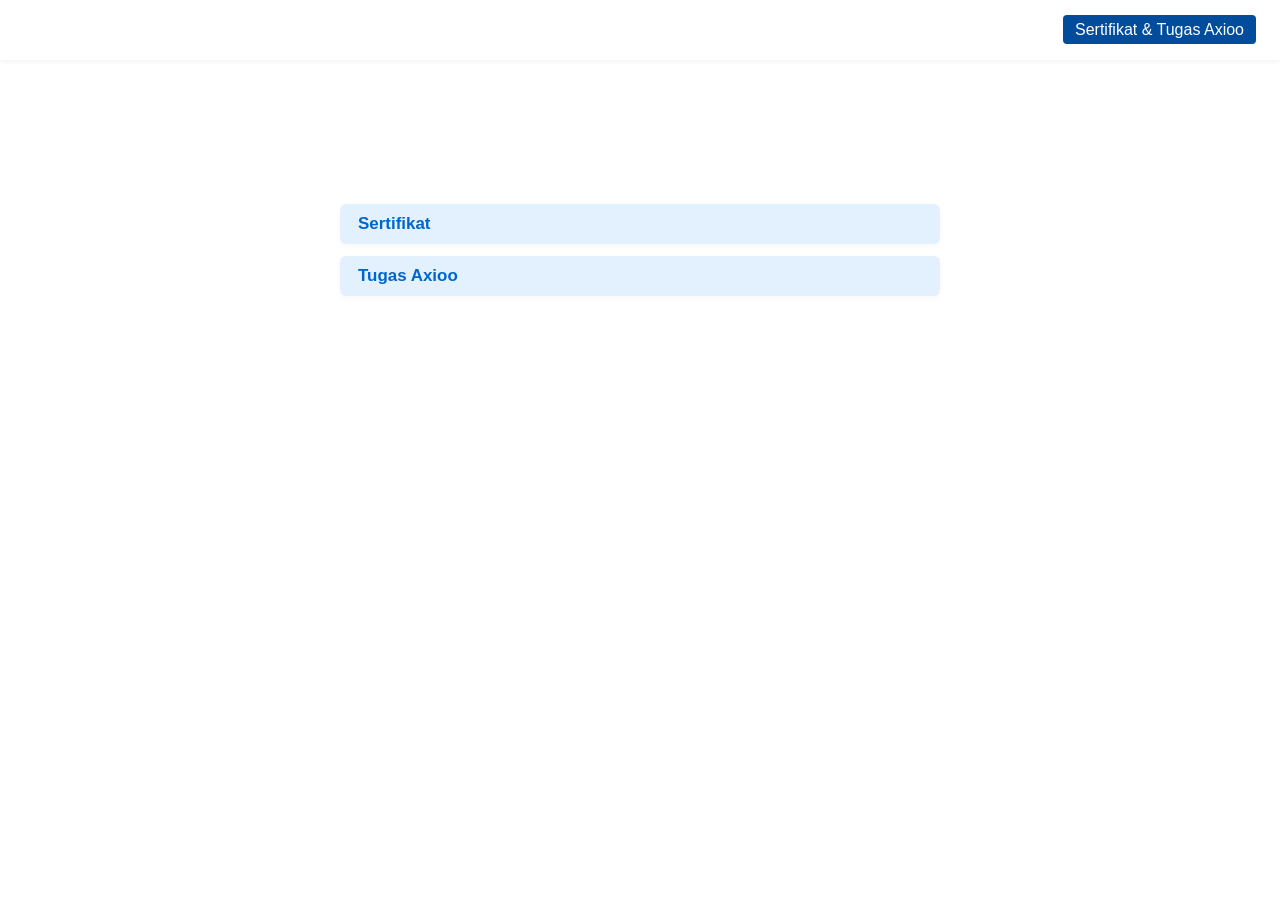
==== sertifikat.html @ 4508a550 "Add files via upload" ====
<!DOCTYPE html>
<html lang="id">
<head>
  <meta charset="UTF-8">
  <title>Sertifikat & Tugas Axioo</title>
  <meta name="viewport" content="width=device-width, initial-scale=1">
  <link rel="stylesheet" href="styles.css">
</head>
<body>
  <nav>
    <div class="logo">Portofolio Apriansyah</div>
    <ul>
      <li><a href="index.html">Biodata</a></li>
      <li><a href="sertifikat.html" class="active">Sertifikat & Tugas Axioo</a></li>
    </ul>
  </nav>
  <main>
    <section class="certificates">
      <h2>Sertifikat & Tugas Axioo</h2>
      <div class="accordion">
        <div class="accordion-item">
          <button class="accordion-btn">Sertifikat</button>
          <div class="accordion-content">
            <p>
              <a href="https://docs.google.com/folderview?id=1f-yWTOBmoMMibZ5_yls9Mhip7zniaPTS" target="_blank">
                Klik di sini untuk melihat Sertifikat
              </a>
            </p>
            <span class="desc">Daftar sertifikat yang diraih selama pendidikan dan pelatihan Axioo.</span>
          </div>
        </div>
        <div class="accordion-item">
          <button class="accordion-btn">Tugas Axioo</button>
          <div class="accordion-content">
            <p>
              <a href="https://docs.google.com/folderview?id=1f-yWTOBmoMMibZ5_yls9Mhip7zniaPTS" target="_blank">
                Klik di sini untuk melihat Tugas Axioo
              </a>
            </p>
            <span class="desc">Kumpulan tugas Axioo yang telah diselesaikan.</span>
          </div>
        </div>
      </div>
    </section>
  </main>
  <script src="script.js"></script>
</body>
</html>
---- styles.css ----
body {
  font-family: 'Segoe UI', Arial, sans-serif;
  /* Updated background to your specified image */
  background-image: url('https://images.unsplash.com/photo-1662638600476-d563fffbb072?q=80&w=870&auto=format& fit=pangkas&ixlib=rb-4.1.0&ixid=M3wxMjA3fDB8MHxwaG90by1wYWdlfHx8fGVufDB8fHx8fA%3D%3D.jpg');
  background-size: cover;
  background-repeat: no-repeat;
  background-attachment: fixed;
  background-position: center center;
  margin: 0;
  color: #ffffff;
  /* overflow-x: hidden; */ /* Ini bisa dihapus jika tidak ada lagi animasi horizontal */
}

nav {
  /* Transparent background with blur for navigation bar, no color */
  background: transparent; /* Remove the background color */
  backdrop-filter: blur(8px); /* Blur effect */
  color: #fff;
  display: flex;
  align-items: center;
  padding: 0 24px;
  height: 60px;
  box-shadow: 0 2px 4px rgba(0,0,0,0.05);
  transition: background 0.3s ease-in-out, box-shadow 0.3s ease-in-out; /* Smooth transition for background and shadow */
}

nav.scrolled {
  background: rgba(0, 0, 0, 0.7); /* Darker background when scrolled */
  box-shadow: 0 4px 8px rgba(0,0,0,0.2);
}

.logo {
  font-weight: bold;
  font-size: 1.3em;
  letter-spacing: 1px;
  margin-right: auto;
  /* opacity: 0; */ /* Hapus ini */
  /* transform: translateX(-20px); */ /* Hapus ini */
  /* animation: slideInLeft 0.5s forwards; */ /* Hapus ini */
}

nav ul {
  list-style: none;
  display: flex;
  gap: 18px;
  margin: 0;
  padding: 0;
}

nav ul li {
  /* opacity: 0; */ /* Hapus ini */
  /* transform: translateY(-20px); */ /* Hapus ini */
  /* animation: slideInTop 0.5s forwards; */ /* Hapus ini */
}

/* Hapus bagian ini jika tidak ada lagi staggering animation */
/* nav ul li:nth-child(1) { animation-delay: 0.1s; } */
/* nav ul li:nth-child(2) { animation-delay: 0.2s; } */

nav ul li a {
  color: #fff;
  text-decoration: none;
  font-weight: 500;
  padding: 6px 12px;
  border-radius: 4px;
  transition: background .2s, transform 0.2s ease-in-out; /* Add transform for hover animation */
}

nav ul li a.active, nav ul li a:hover {
  background: #024c9c;
  transform: translateY(-3px); /* Slightly lift on hover */
}

main {
  max-width: 600px;
  margin: 40px auto 0 auto;
  /* Transparent background with blur for main content box, no color */
  background: transparent; /* Remove the background color */
  backdrop-filter: blur(8px); /* Blur effect */
  border-radius: 10px;
  padding: 32px 28px;
  box-shadow: 0 4px 12px rgb(255, 255, 255);
}

.profile-img {
  width: 160px;
  height: 160px;
  object-fit: cover;
  border-radius: 50%;
  margin-bottom: 18px;
  border: 4px solid #eaeaea;
  display: block;
  margin-left: auto;
  margin-right: auto;
  /* opacity: 0; */ /* Hapus ini */
  /* transform: translateY(20px); */ /* Hapus ini */
  /* transition: opacity 0.6s ease-out, transform 0.6s ease-out; */ /* Hapus ini */
}

/* Hapus ini */
/* .profile-img.fade-in {
  opacity: 1;
  transform: translateY(0);
} */

h1 {
  margin-top: 0;
  text-align: center;
  font-size: 2em;
  color: #0066cc;
  /* opacity: 0; */ /* Hapus ini */
  /* transform: translateY(20px); */ /* Hapus ini */
  /* transition: opacity 0.6s ease-out 0.2s, transform 0.6s ease-out 0.2s; */ /* Hapus ini */
}

/* Hapus ini */
/* h1.fade-in {
  opacity: 1;
  transform: translateY(0);
} */

.profile p {
  margin: 8px 0;
  /* opacity: 0; */ /* Hapus ini */
  /* transform: translateY(20px); */ /* Hapus ini */
  /* transition: opacity 0.6s ease-out 0.4s, transform 0.6s ease-out 0.4s; */ /* Hapus ini */
}

/* Hapus ini */
/* .profile p.fade-in {
  opacity: 1;
  transform: translateY(0);
} */

.accordion {
  margin: 24px 0;
}

.accordion-item {
  margin-bottom: 12px;
  /* opacity: 0; */ /* Hapus ini */
  /* transform: translateY(20px); */ /* Hapus ini */
  /* transition: opacity 0.6s ease-out, transform 0.6s ease-out; */ /* Hapus ini */
}

/* Hapus ini */
/* .accordion-item.fade-in {
  opacity: 1;
  transform: translateY(0);
} */

.accordion-btn {
  width: 100%;
  font-size: 1.06em;
  background: #e3f1ff;
  color: #0066cc;
  border: none;
  border-radius: 6px;
  padding: 10px 18px;
  text-align: left;
  cursor: pointer;
  outline: none;
  transition: background .2s, transform 0.2s ease-in-out; /* Add transform for hover */
  font-weight: 600;
  box-shadow: 0 2px 8px rgba(0,0,0,0.03);
}

.accordion-btn:hover, .accordion-btn.active {
  background: #d0e7ff;
  transform: translateY(-2px); /* Slightly lift button on hover */
}

.accordion-content {
  max-height: 0;
  overflow: hidden;
  transition: max-height 0.3s ease-out;
  background: #f9fbff;
  border-radius: 0 0 6px 6px;
  padding: 0 18px;
  box-shadow: inset 0 1px 4px rgba(0,0,0,0.02);
}

.accordion-content p, .accordion-content ul {
  padding: 18px 0;
  margin: 0;
  line-height: 1.6;
  color: #333;
}

.accordion-content ul {
  list-style-type: disc;
  padding-left: 20px;
}

.accordion-content ul li {
  margin-bottom: 5px;
}

.accordion-content strong {
  color: #0066cc;
}

.accordion-content .desc {
  display: block;
  font-size: 0.85em;
  color: #666;
  padding-bottom: 10px;
}

blockquote {
  font-style: italic;
  margin: 32px 0;
  padding: 12px 20px;
  border-left: 5px solid #0066cc;
  background: #f0f7ff;
  color: #444;
  font-size: 1.1em;
  text-align: center;
  /* opacity: 0; */ /* Hapus ini */
  /* transform: scale(0.9); */ /* Hapus ini */
  /* transition: opacity 0.6s ease-out, transform 0.6s ease-out; */ /* Hapus ini */
}

/* Hapus ini */
/* blockquote.fade-in {
  opacity: 1;
  transform: scale(1);
} */

.certificates .accordion-content a {
  color: #0066cc;
  text-decoration: none;
  font-weight: 600;
}

.certificates .accordion-content a:hover {
  text-decoration: underline;
}

footer {
  text-align: center;
  padding: 24px;
  margin-top: 40px;
  color: #777;
  font-size: 0.9em;
  border-top: 1px solid #eee;
}

/* Keyframe animations for navigation (biarkan ini tetap ada jika Anda ingin animasi awal navbar) */
@keyframes slideInLeft {
  from {
    opacity: 0;
    transform: translateX(-20px);
  }
  to {
    opacity: 1;
    transform: translateX(0);
  }
}

@keyframes slideInTop {
  from {
    opacity: 0;
    transform: translateY(-20px);
  }
  to {
    opacity: 1;
    transform: translateY(0);
  }
}

@media (max-width: 768px) {
  nav {
    flex-direction: column;
    height: auto;
    padding: 12px 24px;
  }

  .logo {
    margin-right: 0;
    margin-bottom: 12px;
  }

  nav ul {
    width: 100%;
    justify-content: center;
  }

  main {
    margin: 20px auto 0 auto;
    padding: 24px 20px;
  }
}
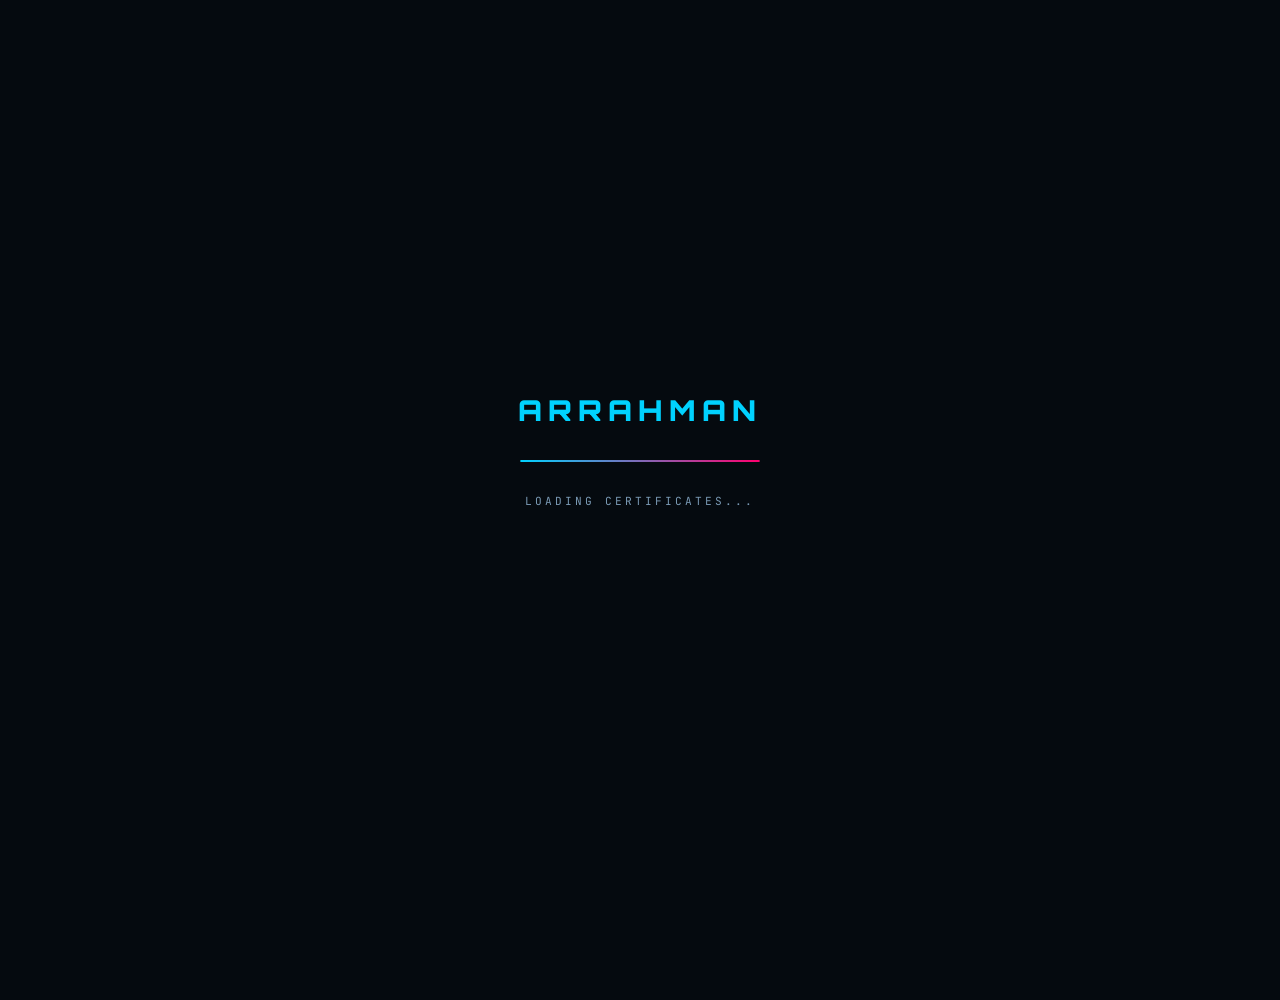
==== commit 2eda60ec: "Add files via upload" ====
--- a/sertifikat.html
+++ b/sertifikat.html
@@ -1,48 +1,91 @@
 <!DOCTYPE html>
-<html lang="id">
+<html lang="id" data-theme="dark">
 <head>
   <meta charset="UTF-8">
-  <title>Sertifikat & Tugas Axioo</title>
+  <title>Sertifikat & Tugas Axioo — Apriansyah</title>
   <meta name="viewport" content="width=device-width, initial-scale=1">
   <link rel="stylesheet" href="styles.css">
 </head>
 <body>
-  <nav>
-    <div class="logo">Portofolio Apriansyah</div>
+
+  <!-- CUSTOM CURSOR -->
+  <div class="cursor" id="cursor">
+    <div class="cursor-dot" id="cursor-dot"></div>
+  </div>
+  <div class="cursor cursor-ring" id="cursor-ring"></div>
+
+  <!-- LOADING SCREEN -->
+  <div id="loading-screen">
+    <div class="loader-logo">ARRAHMAN</div>
+    <div class="loader-bar-wrap">
+      <div class="loader-bar"></div>
+    </div>
+    <div class="loader-text">LOADING CERTIFICATES...</div>
+  </div>
+
+  <!-- NAVBAR -->
+  <nav id="navbar">
+    <div class="logo">APRIANSYAH</div>
     <ul>
-      <li><a href="index.html">Biodata</a></li>
-      <li><a href="sertifikat.html" class="active">Sertifikat & Tugas Axioo</a></li>
+      <li><a href="index.html">[ BIODATA ]</a></li>
+      <li><a href="sertifikat.html" class="active">[ SERTIFIKAT ]</a></li>
     </ul>
+    <button class="theme-toggle" id="themeToggle" title="Toggle tema">🌙</button>
   </nav>
+
+  <!-- MAIN CONTENT -->
   <main>
     <section class="certificates">
-      <h2>Sertifikat & Tugas Axioo</h2>
-      <div class="accordion">
-        <div class="accordion-item">
-          <button class="accordion-btn">Sertifikat</button>
-          <div class="accordion-content">
-            <p>
-              <a href="https://docs.google.com/folderview?id=1f-yWTOBmoMMibZ5_yls9Mhip7zniaPTS" target="_blank">
-                Klik di sini untuk melihat Sertifikat
-              </a>
-            </p>
-            <span class="desc">Daftar sertifikat yang diraih selama pendidikan dan pelatihan Axioo.</span>
+
+      <div class="profile-card reveal">
+        <div class="scanline"></div>
+
+        <h2>SERTIFIKAT &amp; TUGAS AXIOO</h2>
+
+        <div class="accordion">
+
+          <div class="accordion-item reveal">
+            <button class="accordion-btn">
+              <span class="accordion-btn-label">
+                <span class="accordion-icon">🏅</span>
+                Sertifikat
+              </span>
+              <span class="accordion-arrow">▼</span>
+            </button>
+            <div class="accordion-content">
+              <div class="accordion-content-inner">
+                <p>Daftar sertifikat yang diraih selama pendidikan dan pelatihan Axioo.</p>
+                <a href="https://docs.google.com/folderview?id=1f-yWTOBmoMMibZ5_yls9Mhip7zniaPTS" target="_blank">
+                  ▸ Lihat Sertifikat di Google Drive
+                </a>
+              </div>
+            </div>
           </div>
-        </div>
-        <div class="accordion-item">
-          <button class="accordion-btn">Tugas Axioo</button>
-          <div class="accordion-content">
-            <p>
-              <a href="https://docs.google.com/folderview?id=1f-yWTOBmoMMibZ5_yls9Mhip7zniaPTS" target="_blank">
-                Klik di sini untuk melihat Tugas Axioo
-              </a>
-            </p>
-            <span class="desc">Kumpulan tugas Axioo yang telah diselesaikan.</span>
+
+          <div class="accordion-item reveal">
+            <button class="accordion-btn">
+              <span class="accordion-btn-label">
+                <span class="accordion-icon">📂</span>
+                Tugas Axioo
+              </span>
+              <span class="accordion-arrow">▼</span>
+            </button>
+            <div class="accordion-content">
+              <div class="accordion-content-inner">
+                <p>Kumpulan tugas Axioo yang telah diselesaikan.</p>
+                <a href="https://docs.google.com/folderview?id=1f-yWTOBmoMMibZ5_yls9Mhip7zniaPTS" target="_blank">
+                  ▸ Lihat Tugas di Google Drive
+                </a>
+              </div>
+            </div>
           </div>
+
         </div>
       </div>
+
     </section>
   </main>
+
   <script src="script.js"></script>
 </body>
 </html>
--- a/styles.css
+++ b/styles.css
@@ -1,293 +1,669 @@
+/* ============================================================
+   PORTOFOLIO APRIANSYAH — DARK MODERN CYBERPUNK REDESIGN
+   ============================================================ */
+
+@import url('https://fonts.googleapis.com/css2?family=Orbitron:wght@400;600;700;900&family=Rajdhani:wght@300;400;500;600;700&family=JetBrains+Mono:wght@300;400;500&display=swap');
+
+/* ─── CSS VARIABLES ─── */
+:root {
+  --bg-primary: #050a0f;
+  --bg-secondary: #080f18;
+  --bg-card: rgba(10, 20, 35, 0.85);
+  --bg-glass: rgba(0, 210, 255, 0.04);
+  --neon-cyan: #00d2ff;
+  --neon-magenta: #ff006e;
+  --neon-green: #00ff88;
+  --accent: #00d2ff;
+  --text-primary: #e8f4ff;
+  --text-secondary: #7a9ab5;
+  --text-muted: #3d5a72;
+  --border: rgba(0, 210, 255, 0.15);
+  --border-bright: rgba(0, 210, 255, 0.5);
+  --shadow-neon: 0 0 20px rgba(0, 210, 255, 0.3);
+  --shadow-magenta: 0 0 20px rgba(255, 0, 110, 0.3);
+  --transition: all 0.3s cubic-bezier(0.4, 0, 0.2, 1);
+}
+
+[data-theme="light"] {
+  --bg-primary: #f0f4f8;
+  --bg-secondary: #e2eaf3;
+  --bg-card: rgba(255, 255, 255, 0.9);
+  --bg-glass: rgba(0, 120, 200, 0.04);
+  --neon-cyan: #0077cc;
+  --neon-magenta: #cc0055;
+  --neon-green: #008844;
+  --accent: #0077cc;
+  --text-primary: #0a1628;
+  --text-secondary: #3a5a7a;
+  --text-muted: #7a9ab5;
+  --border: rgba(0, 100, 200, 0.15);
+  --border-bright: rgba(0, 100, 200, 0.5);
+  --shadow-neon: 0 0 20px rgba(0, 100, 200, 0.2);
+  --shadow-magenta: 0 0 20px rgba(200, 0, 80, 0.2);
+}
+
+/* ─── RESET & BASE ─── */
+*, *::before, *::after { box-sizing: border-box; margin: 0; padding: 0; }
+
+html { scroll-behavior: smooth; }
+
 body {
-  font-family: 'Segoe UI', Arial, sans-serif;
-  /* Updated background to your specified image */
-  background-image: url('https://images.unsplash.com/photo-1662638600476-d563fffbb072?q=80&w=870&auto=format& fit=pangkas&ixlib=rb-4.1.0&ixid=M3wxMjA3fDB8MHxwaG90by1wYWdlfHx8fGVufDB8fHx8fA%3D%3D.jpg');
-  background-size: cover;
-  background-repeat: no-repeat;
-  background-attachment: fixed;
-  background-position: center center;
-  margin: 0;
-  color: #ffffff;
-  /* overflow-x: hidden; */ /* Ini bisa dihapus jika tidak ada lagi animasi horizontal */
-}
-
+  font-family: 'Rajdhani', sans-serif;
+  background-color: var(--bg-primary);
+  color: var(--text-primary);
+  min-height: 100vh;
+  overflow-x: hidden;
+  transition: background-color 0.4s ease, color 0.4s ease;
+  cursor: none;
+}
+
+/* ─── CUSTOM CURSOR ─── */
+.cursor {
+  position: fixed;
+  pointer-events: none;
+  z-index: 9999;
+  mix-blend-mode: difference;
+}
+.cursor-dot {
+  width: 8px; height: 8px;
+  background: var(--neon-cyan);
+  border-radius: 50%;
+  transform: translate(-50%, -50%);
+  transition: transform 0.1s ease;
+}
+.cursor-ring {
+  width: 32px; height: 32px;
+  border: 1.5px solid var(--neon-cyan);
+  border-radius: 50%;
+  transform: translate(-50%, -50%);
+  transition: transform 0.15s ease, width 0.2s ease, height 0.2s ease, opacity 0.2s ease;
+  opacity: 0.6;
+}
+body:hover .cursor-ring { opacity: 0.6; }
+a:hover ~ .cursor .cursor-ring,
+button:hover ~ .cursor .cursor-ring { width: 48px; height: 48px; }
+
+/* ─── GRID BACKGROUND ─── */
+body::before {
+  content: '';
+  position: fixed;
+  inset: 0;
+  background-image:
+    linear-gradient(rgba(0, 210, 255, 0.03) 1px, transparent 1px),
+    linear-gradient(90deg, rgba(0, 210, 255, 0.03) 1px, transparent 1px);
+  background-size: 40px 40px;
+  pointer-events: none;
+  z-index: 0;
+  transition: opacity 0.4s ease;
+}
+
+[data-theme="light"] body::before { opacity: 0.4; }
+
+/* ─── LOADING SCREEN ─── */
+#loading-screen {
+  position: fixed;
+  inset: 0;
+  background: #050a0f;
+  z-index: 10000;
+  display: flex;
+  flex-direction: column;
+  align-items: center;
+  justify-content: center;
+  gap: 32px;
+  transition: opacity 0.6s ease, visibility 0.6s ease;
+}
+
+#loading-screen.hidden {
+  opacity: 0;
+  visibility: hidden;
+}
+
+.loader-logo {
+  font-family: 'Orbitron', monospace;
+  font-size: 1.8em;
+  font-weight: 900;
+  color: var(--neon-cyan);
+  letter-spacing: 6px;
+  text-transform: uppercase;
+  animation: glitch 2s infinite;
+}
+
+.loader-bar-wrap {
+  width: 240px;
+  height: 2px;
+  background: rgba(0, 210, 255, 0.15);
+  border-radius: 2px;
+  overflow: hidden;
+}
+
+.loader-bar {
+  height: 100%;
+  width: 0%;
+  background: linear-gradient(90deg, var(--neon-cyan), var(--neon-magenta));
+  border-radius: 2px;
+  animation: load 1.8s cubic-bezier(0.4, 0, 0.2, 1) forwards;
+  box-shadow: 0 0 12px var(--neon-cyan);
+}
+
+.loader-text {
+  font-family: 'JetBrains Mono', monospace;
+  font-size: 0.7em;
+  color: var(--text-secondary);
+  letter-spacing: 3px;
+  animation: blink 1s step-end infinite;
+}
+
+@keyframes load {
+  0% { width: 0%; }
+  30% { width: 40%; }
+  70% { width: 75%; }
+  100% { width: 100%; }
+}
+@keyframes blink { 50% { opacity: 0; } }
+@keyframes glitch {
+  0%, 90%, 100% { text-shadow: 0 0 10px var(--neon-cyan), 0 0 30px var(--neon-cyan); transform: none; }
+  92% { transform: skewX(-2deg); text-shadow: -2px 0 var(--neon-magenta), 2px 0 var(--neon-cyan); }
+  94% { transform: skewX(2deg); }
+  96% { transform: none; }
+}
+
+/* ─── NAVBAR ─── */
 nav {
-  /* Transparent background with blur for navigation bar, no color */
-  background: transparent; /* Remove the background color */
-  backdrop-filter: blur(8px); /* Blur effect */
-  color: #fff;
-  display: flex;
-  align-items: center;
-  padding: 0 24px;
-  height: 60px;
-  box-shadow: 0 2px 4px rgba(0,0,0,0.05);
-  transition: background 0.3s ease-in-out, box-shadow 0.3s ease-in-out; /* Smooth transition for background and shadow */
+  position: fixed;
+  top: 0; left: 0; right: 0;
+  z-index: 1000;
+  display: flex;
+  align-items: center;
+  justify-content: space-between;
+  padding: 0 40px;
+  height: 64px;
+  background: rgba(5, 10, 15, 0.8);
+  backdrop-filter: blur(20px);
+  border-bottom: 1px solid var(--border);
+  transition: var(--transition);
 }
 
 nav.scrolled {
-  background: rgba(0, 0, 0, 0.7); /* Darker background when scrolled */
-  box-shadow: 0 4px 8px rgba(0,0,0,0.2);
+  border-bottom-color: var(--border-bright);
+  box-shadow: 0 4px 30px rgba(0, 210, 255, 0.08);
 }
 
 .logo {
-  font-weight: bold;
-  font-size: 1.3em;
-  letter-spacing: 1px;
-  margin-right: auto;
-  /* opacity: 0; */ /* Hapus ini */
-  /* transform: translateX(-20px); */ /* Hapus ini */
-  /* animation: slideInLeft 0.5s forwards; */ /* Hapus ini */
+  font-family: 'Orbitron', monospace;
+  font-weight: 700;
+  font-size: 1em;
+  color: var(--neon-cyan);
+  letter-spacing: 3px;
+  text-transform: uppercase;
+  position: relative;
+}
+
+.logo::after {
+  content: '';
+  position: absolute;
+  bottom: -4px; left: 0;
+  width: 100%; height: 1px;
+  background: linear-gradient(90deg, var(--neon-cyan), transparent);
 }
 
 nav ul {
   list-style: none;
   display: flex;
-  gap: 18px;
-  margin: 0;
-  padding: 0;
-}
-
-nav ul li {
-  /* opacity: 0; */ /* Hapus ini */
-  /* transform: translateY(-20px); */ /* Hapus ini */
-  /* animation: slideInTop 0.5s forwards; */ /* Hapus ini */
-}
-
-/* Hapus bagian ini jika tidak ada lagi staggering animation */
-/* nav ul li:nth-child(1) { animation-delay: 0.1s; } */
-/* nav ul li:nth-child(2) { animation-delay: 0.2s; } */
+  gap: 8px;
+  align-items: center;
+}
 
 nav ul li a {
-  color: #fff;
+  font-family: 'JetBrains Mono', monospace;
+  font-size: 0.78em;
+  color: var(--text-secondary);
   text-decoration: none;
-  font-weight: 500;
-  padding: 6px 12px;
-  border-radius: 4px;
-  transition: background .2s, transform 0.2s ease-in-out; /* Add transform for hover animation */
-}
-
-nav ul li a.active, nav ul li a:hover {
-  background: #024c9c;
-  transform: translateY(-3px); /* Slightly lift on hover */
-}
-
+  padding: 6px 16px;
+  border-radius: 3px;
+  border: 1px solid transparent;
+  letter-spacing: 1px;
+  transition: var(--transition);
+  position: relative;
+  overflow: hidden;
+}
+
+nav ul li a::before {
+  content: '';
+  position: absolute;
+  inset: 0;
+  background: linear-gradient(135deg, rgba(0,210,255,0.1), rgba(255,0,110,0.05));
+  opacity: 0;
+  transition: opacity 0.3s;
+}
+
+nav ul li a:hover::before,
+nav ul li a.active::before { opacity: 1; }
+
+nav ul li a:hover,
+nav ul li a.active {
+  color: var(--neon-cyan);
+  border-color: var(--border-bright);
+  text-shadow: 0 0 10px rgba(0, 210, 255, 0.5);
+}
+
+/* Theme Toggle */
+.theme-toggle {
+  background: none;
+  border: 1px solid var(--border);
+  color: var(--text-secondary);
+  width: 36px; height: 36px;
+  border-radius: 6px;
+  cursor: pointer;
+  display: flex;
+  align-items: center;
+  justify-content: center;
+  font-size: 1em;
+  transition: var(--transition);
+  margin-left: 12px;
+}
+
+.theme-toggle:hover {
+  border-color: var(--border-bright);
+  color: var(--neon-cyan);
+  box-shadow: var(--shadow-neon);
+}
+
+/* ─── MAIN LAYOUT ─── */
 main {
-  max-width: 600px;
-  margin: 40px auto 0 auto;
-  /* Transparent background with blur for main content box, no color */
-  background: transparent; /* Remove the background color */
-  backdrop-filter: blur(8px); /* Blur effect */
-  border-radius: 10px;
-  padding: 32px 28px;
-  box-shadow: 0 4px 12px rgb(255, 255, 255);
-}
+  position: relative;
+  z-index: 1;
+  max-width: 720px;
+  margin: 100px auto 60px;
+  padding: 0 24px;
+}
+
+/* ─── PROFILE CARD ─── */
+.profile-card {
+  background: var(--bg-card);
+  border: 1px solid var(--border);
+  border-radius: 16px;
+  padding: 48px 40px 40px;
+  backdrop-filter: blur(20px);
+  position: relative;
+  overflow: hidden;
+  opacity: 0;
+  transform: translateY(30px);
+  transition: opacity 0.7s ease, transform 0.7s ease, box-shadow 0.3s ease;
+}
+
+.profile-card.visible {
+  opacity: 1;
+  transform: translateY(0);
+}
+
+.profile-card:hover {
+  box-shadow: var(--shadow-neon), 0 20px 60px rgba(0,0,0,0.5);
+  border-color: var(--border-bright);
+}
+
+/* Decorative corner accents */
+.profile-card::before,
+.profile-card::after {
+  content: '';
+  position: absolute;
+  width: 60px; height: 60px;
+  border-color: var(--neon-cyan);
+  border-style: solid;
+  opacity: 0.4;
+}
+.profile-card::before { top: 16px; left: 16px; border-width: 1px 0 0 1px; border-radius: 4px 0 0 0; }
+.profile-card::after  { bottom: 16px; right: 16px; border-width: 0 1px 1px 0; border-radius: 0 0 4px 0; }
+
+/* Scan line effect */
+.profile-card .scanline {
+  position: absolute;
+  top: 0; left: 0; right: 0;
+  height: 2px;
+  background: linear-gradient(90deg, transparent, var(--neon-cyan), transparent);
+  animation: scan 4s linear infinite;
+  opacity: 0.4;
+}
+
+@keyframes scan {
+  0%   { top: 0; opacity: 0; }
+  5%   { opacity: 0.4; }
+  95%  { opacity: 0.4; }
+  100% { top: 100%; opacity: 0; }
+}
+
+/* ─── PROFILE IMAGE ─── */
+.profile-img-wrap {
+  display: flex;
+  justify-content: center;
+  margin-bottom: 24px;
+  position: relative;
+}
+
+.profile-img-wrap::before {
+  content: '';
+  position: absolute;
+  width: 180px; height: 180px;
+  border-radius: 50%;
+  background: conic-gradient(var(--neon-cyan), var(--neon-magenta), var(--neon-cyan));
+  animation: spin 6s linear infinite;
+  opacity: 0.6;
+}
+
+@keyframes spin { to { transform: rotate(360deg); } }
 
 .profile-img {
-  width: 160px;
-  height: 160px;
+  width: 164px; height: 164px;
   object-fit: cover;
   border-radius: 50%;
-  margin-bottom: 18px;
-  border: 4px solid #eaeaea;
+  border: 3px solid var(--bg-primary);
+  position: relative;
+  z-index: 1;
   display: block;
-  margin-left: auto;
-  margin-right: auto;
-  /* opacity: 0; */ /* Hapus ini */
-  /* transform: translateY(20px); */ /* Hapus ini */
-  /* transition: opacity 0.6s ease-out, transform 0.6s ease-out; */ /* Hapus ini */
-}
-
-/* Hapus ini */
-/* .profile-img.fade-in {
+  filter: brightness(1.05) contrast(1.05);
+}
+
+/* ─── PROFILE INFO ─── */
+.profile-name {
+  font-family: 'Orbitron', monospace;
+  font-size: 1.5em;
+  font-weight: 700;
+  text-align: center;
+  color: var(--text-primary);
+  letter-spacing: 2px;
+  margin-bottom: 6px;
+}
+
+.profile-title {
+  text-align: center;
+  font-family: 'JetBrains Mono', monospace;
+  font-size: 0.72em;
+  color: var(--neon-cyan);
+  letter-spacing: 3px;
+  text-transform: uppercase;
+  margin-bottom: 24px;
+  opacity: 0.8;
+}
+
+.profile-meta {
+  display: flex;
+  gap: 16px;
+  justify-content: center;
+  flex-wrap: wrap;
+  margin-bottom: 32px;
+}
+
+.meta-chip {
+  font-family: 'JetBrains Mono', monospace;
+  font-size: 0.7em;
+  color: var(--text-secondary);
+  background: var(--bg-glass);
+  border: 1px solid var(--border);
+  border-radius: 20px;
+  padding: 4px 14px;
+  display: flex;
+  align-items: center;
+  gap: 6px;
+  letter-spacing: 0.5px;
+}
+
+.meta-chip .icon { font-size: 0.9em; }
+
+/* ─── SECTION DIVIDER ─── */
+.section-divider {
+  height: 1px;
+  background: linear-gradient(90deg, transparent, var(--border-bright), transparent);
+  margin: 28px 0;
+}
+
+/* ─── ACCORDION ─── */
+.accordion { display: flex; flex-direction: column; gap: 10px; }
+
+.accordion-item {
+  border: 1px solid var(--border);
+  border-radius: 8px;
+  overflow: hidden;
+  background: var(--bg-glass);
+  transition: var(--transition);
+  opacity: 0;
+  transform: translateX(-20px);
+}
+
+.accordion-item.visible {
   opacity: 1;
-  transform: translateY(0);
-} */
-
-h1 {
-  margin-top: 0;
-  text-align: center;
-  font-size: 2em;
-  color: #0066cc;
-  /* opacity: 0; */ /* Hapus ini */
-  /* transform: translateY(20px); */ /* Hapus ini */
-  /* transition: opacity 0.6s ease-out 0.2s, transform 0.6s ease-out 0.2s; */ /* Hapus ini */
-}
-
-/* Hapus ini */
-/* h1.fade-in {
-  opacity: 1;
-  transform: translateY(0);
-} */
-
-.profile p {
-  margin: 8px 0;
-  /* opacity: 0; */ /* Hapus ini */
-  /* transform: translateY(20px); */ /* Hapus ini */
-  /* transition: opacity 0.6s ease-out 0.4s, transform 0.6s ease-out 0.4s; */ /* Hapus ini */
-}
-
-/* Hapus ini */
-/* .profile p.fade-in {
-  opacity: 1;
-  transform: translateY(0);
-} */
-
-.accordion {
-  margin: 24px 0;
-}
-
-.accordion-item {
-  margin-bottom: 12px;
-  /* opacity: 0; */ /* Hapus ini */
-  /* transform: translateY(20px); */ /* Hapus ini */
-  /* transition: opacity 0.6s ease-out, transform 0.6s ease-out; */ /* Hapus ini */
-}
-
-/* Hapus ini */
-/* .accordion-item.fade-in {
-  opacity: 1;
-  transform: translateY(0);
-} */
+  transform: translateX(0);
+}
+
+.accordion-item:hover {
+  border-color: var(--border-bright);
+}
 
 .accordion-btn {
   width: 100%;
-  font-size: 1.06em;
-  background: #e3f1ff;
-  color: #0066cc;
+  background: none;
   border: none;
-  border-radius: 6px;
-  padding: 10px 18px;
+  padding: 14px 20px;
   text-align: left;
   cursor: pointer;
-  outline: none;
-  transition: background .2s, transform 0.2s ease-in-out; /* Add transform for hover */
+  display: flex;
+  align-items: center;
+  justify-content: space-between;
+  color: var(--text-primary);
+  font-family: 'Rajdhani', sans-serif;
+  font-size: 1em;
   font-weight: 600;
-  box-shadow: 0 2px 8px rgba(0,0,0,0.03);
-}
-
-.accordion-btn:hover, .accordion-btn.active {
-  background: #d0e7ff;
-  transform: translateY(-2px); /* Slightly lift button on hover */
+  letter-spacing: 1px;
+  transition: var(--transition);
+}
+
+.accordion-btn:hover { color: var(--neon-cyan); }
+
+.accordion-btn.active { color: var(--neon-cyan); }
+
+.accordion-arrow {
+  font-size: 0.8em;
+  color: var(--neon-cyan);
+  transition: transform 0.3s ease;
+  font-family: 'JetBrains Mono', monospace;
+}
+
+.accordion-btn.active .accordion-arrow { transform: rotate(180deg); }
+
+.accordion-btn-label {
+  display: flex;
+  align-items: center;
+  gap: 10px;
+}
+
+.accordion-icon {
+  width: 24px; height: 24px;
+  border: 1px solid var(--border-bright);
+  border-radius: 4px;
+  display: flex;
+  align-items: center;
+  justify-content: center;
+  font-size: 0.8em;
+  color: var(--neon-cyan);
 }
 
 .accordion-content {
   max-height: 0;
   overflow: hidden;
-  transition: max-height 0.3s ease-out;
-  background: #f9fbff;
-  border-radius: 0 0 6px 6px;
-  padding: 0 18px;
-  box-shadow: inset 0 1px 4px rgba(0,0,0,0.02);
-}
-
-.accordion-content p, .accordion-content ul {
-  padding: 18px 0;
-  margin: 0;
-  line-height: 1.6;
-  color: #333;
+  transition: max-height 0.4s cubic-bezier(0.4, 0, 0.2, 1);
+}
+
+.accordion-content-inner {
+  padding: 4px 20px 18px;
+  font-family: 'Rajdhani', sans-serif;
+  font-size: 0.97em;
+  color: var(--text-secondary);
+  line-height: 1.7;
+  border-top: 1px solid var(--border);
 }
 
 .accordion-content ul {
-  list-style-type: disc;
-  padding-left: 20px;
+  list-style: none;
+  padding: 0;
 }
 
 .accordion-content ul li {
-  margin-bottom: 5px;
-}
-
-.accordion-content strong {
-  color: #0066cc;
-}
-
-.accordion-content .desc {
+  padding: 6px 0;
+  border-bottom: 1px solid rgba(0,210,255,0.05);
+  display: flex;
+  flex-direction: column;
+  gap: 2px;
+}
+
+.accordion-content ul li:last-child { border-bottom: none; }
+
+.accordion-content ul li::before {
+  content: '▸';
+  color: var(--neon-cyan);
+  margin-right: 8px;
+  font-size: 0.8em;
+}
+
+.accordion-content ul li a {
+  color: var(--neon-cyan);
+  text-decoration: none;
+  font-family: 'JetBrains Mono', monospace;
+  font-size: 0.85em;
+  transition: color 0.2s;
+}
+
+.accordion-content ul li a:hover {
+  color: var(--neon-magenta);
+  text-decoration: underline;
+}
+
+.desc {
   display: block;
-  font-size: 0.85em;
-  color: #666;
-  padding-bottom: 10px;
-}
-
+  font-size: 0.82em;
+  color: var(--text-muted);
+  padding-left: 18px;
+  font-style: italic;
+}
+
+.accordion-content strong { color: var(--neon-cyan); font-weight: 600; }
+
+/* ─── BLOCKQUOTE ─── */
 blockquote {
+  position: relative;
+  margin: 32px 0 0;
+  padding: 20px 24px 20px 36px;
+  border-left: 2px solid var(--neon-cyan);
+  background: var(--bg-glass);
+  border-radius: 0 8px 8px 0;
+  font-family: 'Rajdhani', sans-serif;
+  font-size: 1.05em;
   font-style: italic;
-  margin: 32px 0;
-  padding: 12px 20px;
-  border-left: 5px solid #0066cc;
-  background: #f0f7ff;
-  color: #444;
-  font-size: 1.1em;
+  color: var(--text-secondary);
+  opacity: 0;
+  transform: translateY(20px);
+  transition: opacity 0.7s ease 0.4s, transform 0.7s ease 0.4s;
+}
+
+blockquote.visible { opacity: 1; transform: translateY(0); }
+
+blockquote::before {
+  content: '"';
+  position: absolute;
+  top: -10px; left: 12px;
+  font-size: 3em;
+  color: var(--neon-cyan);
+  font-family: Georgia, serif;
+  opacity: 0.4;
+  line-height: 1;
+}
+
+/* ─── CERTIFICATES PAGE ─── */
+.certificates h2 {
+  font-family: 'Orbitron', monospace;
+  font-size: 1.2em;
+  color: var(--neon-cyan);
+  letter-spacing: 4px;
+  text-transform: uppercase;
+  margin-bottom: 28px;
   text-align: center;
-  /* opacity: 0; */ /* Hapus ini */
-  /* transform: scale(0.9); */ /* Hapus ini */
-  /* transition: opacity 0.6s ease-out, transform 0.6s ease-out; */ /* Hapus ini */
-}
-
-/* Hapus ini */
-/* blockquote.fade-in {
-  opacity: 1;
-  transform: scale(1);
-} */
+  position: relative;
+}
+
+.certificates h2::after {
+  content: '';
+  display: block;
+  width: 60px;
+  height: 2px;
+  background: linear-gradient(90deg, var(--neon-cyan), var(--neon-magenta));
+  margin: 8px auto 0;
+}
 
 .certificates .accordion-content a {
-  color: #0066cc;
+  color: var(--neon-cyan);
   text-decoration: none;
-  font-weight: 600;
+  font-family: 'JetBrains Mono', monospace;
+  font-size: 0.82em;
+  display: inline-flex;
+  align-items: center;
+  gap: 6px;
+  padding: 8px 16px;
+  border: 1px solid var(--border-bright);
+  border-radius: 4px;
+  margin-top: 10px;
+  transition: var(--transition);
 }
 
 .certificates .accordion-content a:hover {
-  text-decoration: underline;
-}
-
-footer {
-  text-align: center;
-  padding: 24px;
-  margin-top: 40px;
-  color: #777;
-  font-size: 0.9em;
-  border-top: 1px solid #eee;
-}
-
-/* Keyframe animations for navigation (biarkan ini tetap ada jika Anda ingin animasi awal navbar) */
-@keyframes slideInLeft {
-  from {
-    opacity: 0;
-    transform: translateX(-20px);
-  }
-  to {
-    opacity: 1;
-    transform: translateX(0);
-  }
-}
-
-@keyframes slideInTop {
-  from {
-    opacity: 0;
-    transform: translateY(-20px);
-  }
-  to {
-    opacity: 1;
-    transform: translateY(0);
-  }
-}
-
+  background: rgba(0, 210, 255, 0.08);
+  box-shadow: var(--shadow-neon);
+  transform: translateX(4px);
+}
+
+/* ─── SCROLL ANIMATIONS ─── */
+.reveal {
+  opacity: 0;
+  transform: translateY(24px);
+  transition: opacity 0.6s ease, transform 0.6s ease;
+}
+.reveal.visible { opacity: 1; transform: translateY(0); }
+
+/* ─── SCROLLBAR ─── */
+::-webkit-scrollbar { width: 4px; }
+::-webkit-scrollbar-track { background: var(--bg-primary); }
+::-webkit-scrollbar-thumb {
+  background: var(--neon-cyan);
+  border-radius: 2px;
+  opacity: 0.5;
+}
+
+/* ─── RESPONSIVE ─── */
 @media (max-width: 768px) {
   nav {
-    flex-direction: column;
-    height: auto;
-    padding: 12px 24px;
+    padding: 0 20px;
+    height: 56px;
   }
-
-  .logo {
-    margin-right: 0;
-    margin-bottom: 12px;
-  }
-
-  nav ul {
-    width: 100%;
-    justify-content: center;
-  }
-
-  main {
-    margin: 20px auto 0 auto;
-    padding: 24px 20px;
-  }
-}+  .logo { font-size: 0.85em; letter-spacing: 2px; }
+  main { margin-top: 80px; padding: 0 16px; }
+  .profile-card { padding: 36px 24px 32px; }
+  .profile-name { font-size: 1.2em; }
+  body { cursor: auto; }
+  .cursor { display: none; }
+}
+
+/* ─── LIGHT THEME OVERRIDES ─── */
+[data-theme="light"] body::before {
+  background-image:
+    linear-gradient(rgba(0, 100, 200, 0.05) 1px, transparent 1px),
+    linear-gradient(90deg, rgba(0, 100, 200, 0.05) 1px, transparent 1px);
+}
+
+[data-theme="light"] nav {
+  background: rgba(240, 244, 248, 0.85);
+  border-bottom-color: rgba(0, 100, 200, 0.15);
+}
+
+[data-theme="light"] .profile-card {
+  box-shadow: 0 8px 40px rgba(0, 100, 200, 0.08);
+}
+
+[data-theme="light"] .accordion-content-inner {
+  background: rgba(255,255,255,0.5);
+}
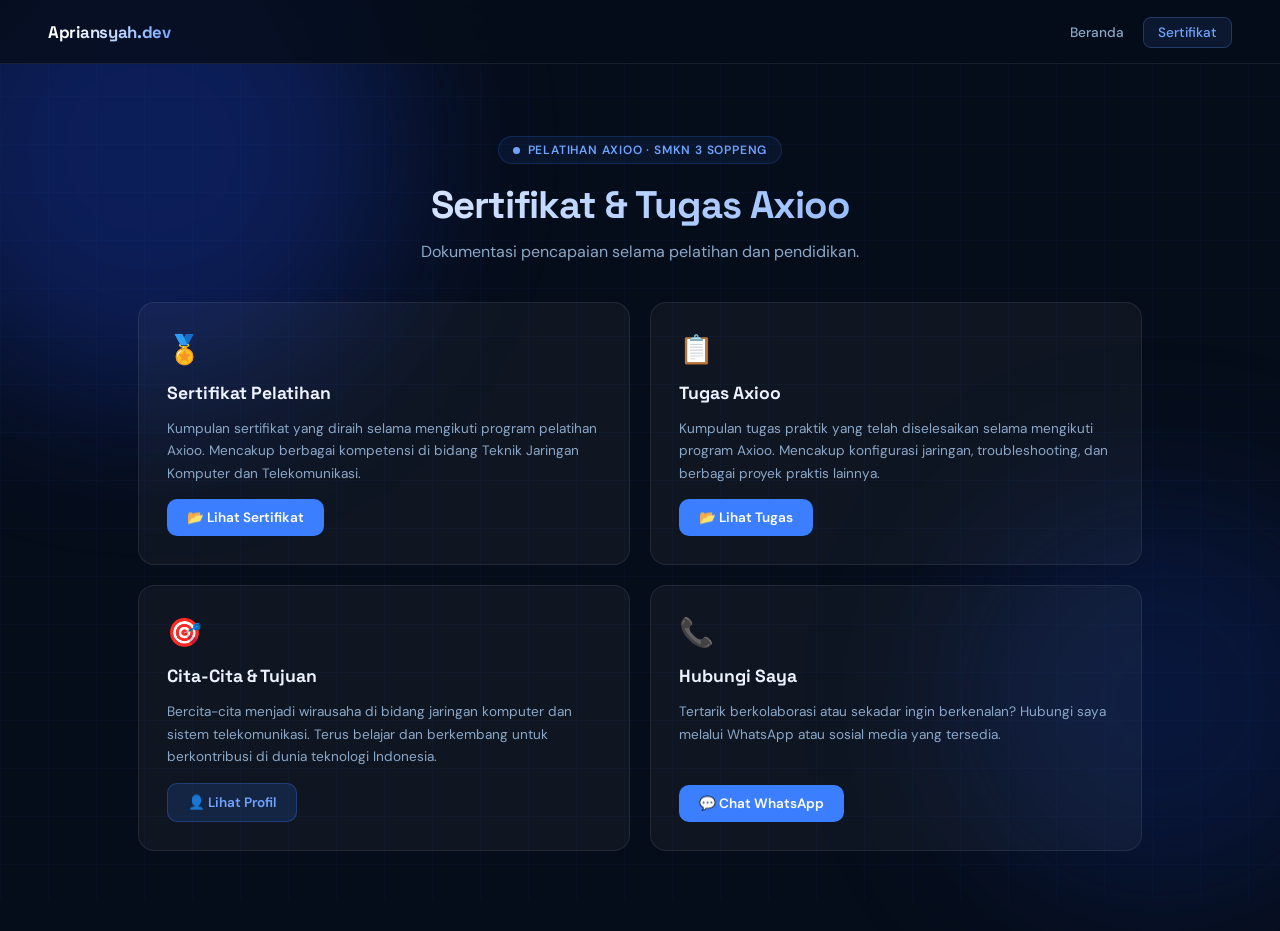
==== commit 00bf96e3: "Add files via upload" ====
--- a/sertifikat.html
+++ b/sertifikat.html
@@ -1,5 +1,5 @@
 <!DOCTYPE html>
-<html lang="id" data-theme="dark">
+<html lang="id">
 <head>
   <meta charset="UTF-8">
   <title>Sertifikat & Tugas Axioo — Apriansyah</title>
@@ -7,83 +7,73 @@
   <link rel="stylesheet" href="styles.css">
 </head>
 <body>
+  <div class="bg-grid"></div>
+  <div class="bg-glow bg-glow-1"></div>
+  <div class="bg-glow bg-glow-2"></div>
 
-  <!-- CUSTOM CURSOR -->
-  <div class="cursor" id="cursor">
-    <div class="cursor-dot" id="cursor-dot"></div>
-  </div>
-  <div class="cursor cursor-ring" id="cursor-ring"></div>
-
-  <!-- LOADING SCREEN -->
-  <div id="loading-screen">
-    <div class="loader-logo">ARRAHMAN</div>
-    <div class="loader-bar-wrap">
-      <div class="loader-bar"></div>
-    </div>
-    <div class="loader-text">LOADING CERTIFICATES...</div>
-  </div>
-
-  <!-- NAVBAR -->
   <nav id="navbar">
-    <div class="logo">APRIANSYAH</div>
+    <div class="nav-logo">Apriansyah.dev</div>
     <ul>
-      <li><a href="index.html">[ BIODATA ]</a></li>
-      <li><a href="sertifikat.html" class="active">[ SERTIFIKAT ]</a></li>
+      <li><a href="index.html">Beranda</a></li>
+      <li><a href="sertifikat.html" class="active">Sertifikat</a></li>
     </ul>
-    <button class="theme-toggle" id="themeToggle" title="Toggle tema">🌙</button>
   </nav>
 
-  <!-- MAIN CONTENT -->
   <main>
-    <section class="certificates">
+    <div class="cert-hero anim">
+      <div class="hero-eyebrow" style="margin:0 auto 16px;width:fit-content;">
+        <span class="hero-dot"></span>
+        Pelatihan Axioo · SMKN 3 Soppeng
+      </div>
+      <h1 class="cert-title">Sertifikat & Tugas Axioo</h1>
+      <p class="cert-sub">Dokumentasi pencapaian selama pelatihan dan pendidikan.</p>
+    </div>
 
-      <div class="profile-card reveal">
-        <div class="scanline"></div>
-
-        <h2>SERTIFIKAT &amp; TUGAS AXIOO</h2>
-
-        <div class="accordion">
-
-          <div class="accordion-item reveal">
-            <button class="accordion-btn">
-              <span class="accordion-btn-label">
-                <span class="accordion-icon">🏅</span>
-                Sertifikat
-              </span>
-              <span class="accordion-arrow">▼</span>
-            </button>
-            <div class="accordion-content">
-              <div class="accordion-content-inner">
-                <p>Daftar sertifikat yang diraih selama pendidikan dan pelatihan Axioo.</p>
-                <a href="https://docs.google.com/folderview?id=1f-yWTOBmoMMibZ5_yls9Mhip7zniaPTS" target="_blank">
-                  ▸ Lihat Sertifikat di Google Drive
-                </a>
-              </div>
-            </div>
-          </div>
-
-          <div class="accordion-item reveal">
-            <button class="accordion-btn">
-              <span class="accordion-btn-label">
-                <span class="accordion-icon">📂</span>
-                Tugas Axioo
-              </span>
-              <span class="accordion-arrow">▼</span>
-            </button>
-            <div class="accordion-content">
-              <div class="accordion-content-inner">
-                <p>Kumpulan tugas Axioo yang telah diselesaikan.</p>
-                <a href="https://docs.google.com/folderview?id=1f-yWTOBmoMMibZ5_yls9Mhip7zniaPTS" target="_blank">
-                  ▸ Lihat Tugas di Google Drive
-                </a>
-              </div>
-            </div>
-          </div>
-
-        </div>
+    <div class="cert-grid">
+      <div class="cert-card anim anim-1">
+        <div class="cert-icon">🏅</div>
+        <div class="cert-name">Sertifikat Pelatihan</div>
+        <p class="cert-desc">
+          Kumpulan sertifikat yang diraih selama mengikuti program pelatihan Axioo. Mencakup berbagai kompetensi di bidang Teknik Jaringan Komputer dan Telekomunikasi.
+        </p>
+        <a href="https://docs.google.com/folderview?id=1f-yWTOBmoMMibZ5_yls9Mhip7zniaPTS" target="_blank" class="cert-link">
+          📂 Lihat Sertifikat
+        </a>
       </div>
 
-    </section>
+      <div class="cert-card anim anim-2">
+        <div class="cert-icon">📋</div>
+        <div class="cert-name">Tugas Axioo</div>
+        <p class="cert-desc">
+          Kumpulan tugas praktik yang telah diselesaikan selama mengikuti program Axioo. Mencakup konfigurasi jaringan, troubleshooting, dan berbagai proyek praktis lainnya.
+        </p>
+        <a href="https://docs.google.com/folderview?id=1f-yWTOBmoMMibZ5_yls9Mhip7zniaPTS" target="_blank" class="cert-link">
+          📂 Lihat Tugas
+        </a>
+      </div>
+
+      <div class="cert-card anim anim-3">
+        <div class="cert-icon">🎯</div>
+        <div class="cert-name">Cita-Cita & Tujuan</div>
+        <p class="cert-desc">
+          Bercita-cita menjadi wirausaha di bidang jaringan komputer dan sistem telekomunikasi. Terus belajar dan berkembang untuk berkontribusi di dunia teknologi Indonesia.
+        </p>
+        <a href="index.html" class="cert-link" style="background:rgba(59,126,255,0.15);color:#6FA3FF;border:1px solid rgba(59,126,255,0.3);">
+          👤 Lihat Profil
+        </a>
+      </div>
+
+      <div class="cert-card anim anim-4">
+        <div class="cert-icon">📞</div>
+        <div class="cert-name">Hubungi Saya</div>
+        <p class="cert-desc">
+          Tertarik berkolaborasi atau sekadar ingin berkenalan? Hubungi saya melalui WhatsApp atau sosial media yang tersedia.
+        </p>
+        <a href="https://wa.me/6282279405818" target="_blank" class="cert-link">
+          💬 Chat WhatsApp
+        </a>
+      </div>
+    </div>
   </main>
 
   <script src="script.js"></script>
--- a/styles.css
+++ b/styles.css
@@ -1,669 +1,497 @@
-/* ============================================================
-   PORTOFOLIO APRIANSYAH — DARK MODERN CYBERPUNK REDESIGN
-   ============================================================ */
-
-@import url('https://fonts.googleapis.com/css2?family=Orbitron:wght@400;600;700;900&family=Rajdhani:wght@300;400;500;600;700&family=JetBrains+Mono:wght@300;400;500&display=swap');
-
-/* ─── CSS VARIABLES ─── */
+@import url('https://fonts.googleapis.com/css2?family=DM+Sans:ital,opsz,wght@0,9..40,300;0,9..40,400;0,9..40,500;0,9..40,600;0,9..40,700;1,9..40,300&family=Space+Grotesk:wght@300;400;500;600;700&display=swap');
+
 :root {
-  --bg-primary: #050a0f;
-  --bg-secondary: #080f18;
-  --bg-card: rgba(10, 20, 35, 0.85);
-  --bg-glass: rgba(0, 210, 255, 0.04);
-  --neon-cyan: #00d2ff;
-  --neon-magenta: #ff006e;
-  --neon-green: #00ff88;
-  --accent: #00d2ff;
-  --text-primary: #e8f4ff;
-  --text-secondary: #7a9ab5;
-  --text-muted: #3d5a72;
-  --border: rgba(0, 210, 255, 0.15);
-  --border-bright: rgba(0, 210, 255, 0.5);
-  --shadow-neon: 0 0 20px rgba(0, 210, 255, 0.3);
-  --shadow-magenta: 0 0 20px rgba(255, 0, 110, 0.3);
-  --transition: all 0.3s cubic-bezier(0.4, 0, 0.2, 1);
-}
-
-[data-theme="light"] {
-  --bg-primary: #f0f4f8;
-  --bg-secondary: #e2eaf3;
-  --bg-card: rgba(255, 255, 255, 0.9);
-  --bg-glass: rgba(0, 120, 200, 0.04);
-  --neon-cyan: #0077cc;
-  --neon-magenta: #cc0055;
-  --neon-green: #008844;
-  --accent: #0077cc;
-  --text-primary: #0a1628;
-  --text-secondary: #3a5a7a;
-  --text-muted: #7a9ab5;
-  --border: rgba(0, 100, 200, 0.15);
-  --border-bright: rgba(0, 100, 200, 0.5);
-  --shadow-neon: 0 0 20px rgba(0, 100, 200, 0.2);
-  --shadow-magenta: 0 0 20px rgba(200, 0, 80, 0.2);
-}
-
-/* ─── RESET & BASE ─── */
-*, *::before, *::after { box-sizing: border-box; margin: 0; padding: 0; }
-
-html { scroll-behavior: smooth; }
+  --bg: #060D1A;
+  --bg2: #0C1829;
+  --bg3: #111F33;
+  --surface: rgba(255,255,255,0.04);
+  --surface2: rgba(255,255,255,0.07);
+  --border: rgba(255,255,255,0.08);
+  --border2: rgba(99,163,255,0.25);
+  --blue: #3B7EFF;
+  --blue2: #6FA3FF;
+  --blue3: #1A4FCC;
+  --cyan: #38BDF8;
+  --text: #EEF2FF;
+  --text2: #8BA8C8;
+  --text3: #4A6585;
+  --radius: 16px;
+  --radius-sm: 10px;
+}
+
+*,*::before,*::after{box-sizing:border-box;margin:0;padding:0;}
+html{scroll-behavior:smooth;}
 
 body {
-  font-family: 'Rajdhani', sans-serif;
-  background-color: var(--bg-primary);
-  color: var(--text-primary);
+  font-family: 'DM Sans', sans-serif;
+  background: var(--bg);
+  color: var(--text);
   min-height: 100vh;
   overflow-x: hidden;
-  transition: background-color 0.4s ease, color 0.4s ease;
-  cursor: none;
-}
-
-/* ─── CUSTOM CURSOR ─── */
-.cursor {
-  position: fixed;
-  pointer-events: none;
-  z-index: 9999;
-  mix-blend-mode: difference;
-}
-.cursor-dot {
-  width: 8px; height: 8px;
-  background: var(--neon-cyan);
-  border-radius: 50%;
-  transform: translate(-50%, -50%);
-  transition: transform 0.1s ease;
-}
-.cursor-ring {
-  width: 32px; height: 32px;
-  border: 1.5px solid var(--neon-cyan);
-  border-radius: 50%;
-  transform: translate(-50%, -50%);
-  transition: transform 0.15s ease, width 0.2s ease, height 0.2s ease, opacity 0.2s ease;
-  opacity: 0.6;
-}
-body:hover .cursor-ring { opacity: 0.6; }
-a:hover ~ .cursor .cursor-ring,
-button:hover ~ .cursor .cursor-ring { width: 48px; height: 48px; }
-
-/* ─── GRID BACKGROUND ─── */
-body::before {
-  content: '';
-  position: fixed;
-  inset: 0;
-  background-image:
-    linear-gradient(rgba(0, 210, 255, 0.03) 1px, transparent 1px),
-    linear-gradient(90deg, rgba(0, 210, 255, 0.03) 1px, transparent 1px);
-  background-size: 40px 40px;
-  pointer-events: none;
-  z-index: 0;
-  transition: opacity 0.4s ease;
-}
-
-[data-theme="light"] body::before { opacity: 0.4; }
-
-/* ─── LOADING SCREEN ─── */
-#loading-screen {
-  position: fixed;
-  inset: 0;
-  background: #050a0f;
-  z-index: 10000;
-  display: flex;
-  flex-direction: column;
+}
+
+/* BG EFFECTS */
+.bg-grid {
+  position: fixed; inset: 0; z-index: 0; pointer-events: none;
+  background-image: linear-gradient(rgba(59,126,255,0.04) 1px, transparent 1px),
+    linear-gradient(90deg, rgba(59,126,255,0.04) 1px, transparent 1px);
+  background-size: 48px 48px;
+}
+.bg-glow {
+  position: fixed; pointer-events: none; z-index: 0;
+  border-radius: 50%; filter: blur(80px); opacity: 0.35;
+}
+.bg-glow-1 { width: 500px; height: 500px; top: -100px; left: -100px; background: #1A3FCC; }
+.bg-glow-2 { width: 400px; height: 400px; bottom: 0; right: -80px; background: #0E2A7A; }
+
+/* NAV */
+nav {
+  position: fixed; top: 0; left: 0; right: 0; z-index: 200;
+  height: 64px; display: flex; align-items: center;
+  padding: 0 48px;
+  background: rgba(6,13,26,0.8);
+  backdrop-filter: blur(24px);
+  border-bottom: 1px solid var(--border);
+  transition: background 0.3s;
+}
+nav.scrolled { background: rgba(6,13,26,0.96); }
+.nav-logo {
+  font-family: 'Space Grotesk', sans-serif;
+  font-weight: 700; font-size: 1.05rem; margin-right: auto;
+  background: linear-gradient(120deg, #fff 20%, var(--blue2));
+  -webkit-background-clip: text; -webkit-text-fill-color: transparent; background-clip: text;
+  letter-spacing: -0.3px;
+}
+nav ul { list-style: none; display: flex; gap: 4px; }
+nav ul li a {
+  font-size: 0.85rem; font-weight: 500; color: var(--text2);
+  text-decoration: none; padding: 6px 14px; border-radius: 8px;
+  border: 1px solid transparent; transition: all 0.2s;
+}
+nav ul li a:hover { color: var(--text); background: var(--surface); border-color: var(--border); }
+nav ul li a.active { color: var(--blue2); background: rgba(59,126,255,0.1); border-color: var(--border2); }
+
+/* LAYOUT */
+main { position: relative; z-index: 1; padding-top: 64px; }
+
+/* HERO */
+.hero {
+  display: grid; grid-template-columns: 1fr 340px; gap: 48px;
+  max-width: 1100px; margin: 0 auto; padding: 72px 48px 56px;
   align-items: center;
-  justify-content: center;
-  gap: 32px;
-  transition: opacity 0.6s ease, visibility 0.6s ease;
-}
-
-#loading-screen.hidden {
-  opacity: 0;
-  visibility: hidden;
-}
-
-.loader-logo {
-  font-family: 'Orbitron', monospace;
-  font-size: 1.8em;
-  font-weight: 900;
-  color: var(--neon-cyan);
-  letter-spacing: 6px;
-  text-transform: uppercase;
-  animation: glitch 2s infinite;
-}
-
-.loader-bar-wrap {
-  width: 240px;
-  height: 2px;
-  background: rgba(0, 210, 255, 0.15);
-  border-radius: 2px;
-  overflow: hidden;
-}
-
-.loader-bar {
-  height: 100%;
-  width: 0%;
-  background: linear-gradient(90deg, var(--neon-cyan), var(--neon-magenta));
-  border-radius: 2px;
-  animation: load 1.8s cubic-bezier(0.4, 0, 0.2, 1) forwards;
-  box-shadow: 0 0 12px var(--neon-cyan);
-}
-
-.loader-text {
-  font-family: 'JetBrains Mono', monospace;
-  font-size: 0.7em;
-  color: var(--text-secondary);
-  letter-spacing: 3px;
-  animation: blink 1s step-end infinite;
-}
-
-@keyframes load {
-  0% { width: 0%; }
-  30% { width: 40%; }
-  70% { width: 75%; }
-  100% { width: 100%; }
-}
-@keyframes blink { 50% { opacity: 0; } }
-@keyframes glitch {
-  0%, 90%, 100% { text-shadow: 0 0 10px var(--neon-cyan), 0 0 30px var(--neon-cyan); transform: none; }
-  92% { transform: skewX(-2deg); text-shadow: -2px 0 var(--neon-magenta), 2px 0 var(--neon-cyan); }
-  94% { transform: skewX(2deg); }
-  96% { transform: none; }
-}
-
-/* ─── NAVBAR ─── */
-nav {
-  position: fixed;
-  top: 0; left: 0; right: 0;
-  z-index: 1000;
-  display: flex;
-  align-items: center;
-  justify-content: space-between;
-  padding: 0 40px;
-  height: 64px;
-  background: rgba(5, 10, 15, 0.8);
-  backdrop-filter: blur(20px);
-  border-bottom: 1px solid var(--border);
-  transition: var(--transition);
-}
-
-nav.scrolled {
-  border-bottom-color: var(--border-bright);
-  box-shadow: 0 4px 30px rgba(0, 210, 255, 0.08);
-}
-
-.logo {
-  font-family: 'Orbitron', monospace;
-  font-weight: 700;
-  font-size: 1em;
-  color: var(--neon-cyan);
-  letter-spacing: 3px;
-  text-transform: uppercase;
-  position: relative;
-}
-
-.logo::after {
-  content: '';
-  position: absolute;
-  bottom: -4px; left: 0;
-  width: 100%; height: 1px;
-  background: linear-gradient(90deg, var(--neon-cyan), transparent);
-}
-
-nav ul {
-  list-style: none;
-  display: flex;
-  gap: 8px;
-  align-items: center;
-}
-
-nav ul li a {
-  font-family: 'JetBrains Mono', monospace;
-  font-size: 0.78em;
-  color: var(--text-secondary);
-  text-decoration: none;
-  padding: 6px 16px;
-  border-radius: 3px;
-  border: 1px solid transparent;
-  letter-spacing: 1px;
-  transition: var(--transition);
-  position: relative;
-  overflow: hidden;
-}
-
-nav ul li a::before {
-  content: '';
-  position: absolute;
-  inset: 0;
-  background: linear-gradient(135deg, rgba(0,210,255,0.1), rgba(255,0,110,0.05));
-  opacity: 0;
-  transition: opacity 0.3s;
-}
-
-nav ul li a:hover::before,
-nav ul li a.active::before { opacity: 1; }
-
-nav ul li a:hover,
-nav ul li a.active {
-  color: var(--neon-cyan);
-  border-color: var(--border-bright);
-  text-shadow: 0 0 10px rgba(0, 210, 255, 0.5);
-}
-
-/* Theme Toggle */
-.theme-toggle {
-  background: none;
+}
+.hero-left { display: flex; flex-direction: column; gap: 20px; }
+
+.hero-eyebrow {
+  display: inline-flex; align-items: center; gap: 8px;
+  background: rgba(59,126,255,0.08); border: 1px solid rgba(59,126,255,0.2);
+  border-radius: 100px; padding: 5px 14px; width: fit-content;
+  font-size: 0.75rem; font-weight: 600; color: var(--blue2);
+  letter-spacing: 0.8px; text-transform: uppercase;
+  animation: fadeUp 0.7s ease both;
+}
+.hero-dot { width:7px;height:7px;border-radius:50%;background:var(--blue2);animation:blink 2s ease infinite; }
+
+@keyframes blink { 0%,100%{opacity:1;}50%{opacity:0.2;} }
+
+.hero-name {
+  font-family: 'Space Grotesk', sans-serif;
+  font-size: clamp(2.2rem, 5vw, 3.4rem);
+  font-weight: 700; line-height: 1.1; letter-spacing: -1.5px;
+  color: var(--text);
+  animation: fadeUp 0.7s 0.08s ease both;
+}
+.hero-name span { background: linear-gradient(120deg, var(--blue), var(--cyan)); -webkit-background-clip:text;-webkit-text-fill-color:transparent;background-clip:text; }
+
+.hero-desc {
+  font-size: 1.05rem; color: var(--text2); line-height: 1.75; max-width: 500px;
+  font-weight: 300;
+  animation: fadeUp 0.7s 0.15s ease both;
+}
+
+.hero-pills {
+  display: flex; flex-wrap: wrap; gap: 8px;
+  animation: fadeUp 0.7s 0.22s ease both;
+}
+.hero-pill {
+  display: flex; align-items: center; gap: 6px;
+  background: var(--surface); border: 1px solid var(--border);
+  border-radius: 8px; padding: 6px 12px;
+  font-size: 0.8rem; color: var(--text2);
+}
+.hero-pill-icon { font-size: 13px; }
+
+.hero-cta {
+  display: flex; gap: 12px; flex-wrap: wrap;
+  animation: fadeUp 0.7s 0.28s ease both;
+}
+.btn-primary {
+  display: inline-flex; align-items: center; gap: 8px;
+  background: var(--blue); color: #fff; text-decoration: none;
+  padding: 11px 22px; border-radius: var(--radius-sm); font-weight: 600;
+  font-size: 0.875rem; transition: opacity 0.2s, transform 0.2s;
+  font-family: 'DM Sans', sans-serif;
+}
+.btn-primary:hover { opacity: 0.88; transform: translateY(-2px); }
+.btn-ghost {
+  display: inline-flex; align-items: center; gap: 8px;
+  background: transparent; color: var(--text2); text-decoration: none;
+  padding: 10px 22px; border-radius: var(--radius-sm); font-weight: 500;
+  font-size: 0.875rem; border: 1px solid var(--border2);
+  transition: all 0.2s; font-family: 'DM Sans', sans-serif;
+}
+.btn-ghost:hover { color: var(--text); border-color: var(--blue2); background: var(--surface); }
+
+/* HERO RIGHT – profile card */
+.hero-card {
+  background: var(--surface2);
   border: 1px solid var(--border);
-  color: var(--text-secondary);
-  width: 36px; height: 36px;
-  border-radius: 6px;
-  cursor: pointer;
-  display: flex;
-  align-items: center;
-  justify-content: center;
-  font-size: 1em;
-  transition: var(--transition);
-  margin-left: 12px;
-}
-
-.theme-toggle:hover {
-  border-color: var(--border-bright);
-  color: var(--neon-cyan);
-  box-shadow: var(--shadow-neon);
-}
-
-/* ─── MAIN LAYOUT ─── */
-main {
-  position: relative;
-  z-index: 1;
-  max-width: 720px;
-  margin: 100px auto 60px;
-  padding: 0 24px;
-}
-
-/* ─── PROFILE CARD ─── */
-.profile-card {
-  background: var(--bg-card);
-  border: 1px solid var(--border);
-  border-radius: 16px;
-  padding: 48px 40px 40px;
-  backdrop-filter: blur(20px);
-  position: relative;
-  overflow: hidden;
-  opacity: 0;
-  transform: translateY(30px);
-  transition: opacity 0.7s ease, transform 0.7s ease, box-shadow 0.3s ease;
-}
-
-.profile-card.visible {
-  opacity: 1;
-  transform: translateY(0);
-}
-
-.profile-card:hover {
-  box-shadow: var(--shadow-neon), 0 20px 60px rgba(0,0,0,0.5);
-  border-color: var(--border-bright);
-}
-
-/* Decorative corner accents */
-.profile-card::before,
-.profile-card::after {
-  content: '';
-  position: absolute;
-  width: 60px; height: 60px;
-  border-color: var(--neon-cyan);
-  border-style: solid;
-  opacity: 0.4;
-}
-.profile-card::before { top: 16px; left: 16px; border-width: 1px 0 0 1px; border-radius: 4px 0 0 0; }
-.profile-card::after  { bottom: 16px; right: 16px; border-width: 0 1px 1px 0; border-radius: 0 0 4px 0; }
-
-/* Scan line effect */
-.profile-card .scanline {
-  position: absolute;
-  top: 0; left: 0; right: 0;
-  height: 2px;
-  background: linear-gradient(90deg, transparent, var(--neon-cyan), transparent);
-  animation: scan 4s linear infinite;
-  opacity: 0.4;
-}
-
-@keyframes scan {
-  0%   { top: 0; opacity: 0; }
-  5%   { opacity: 0.4; }
-  95%  { opacity: 0.4; }
-  100% { top: 100%; opacity: 0; }
-}
-
-/* ─── PROFILE IMAGE ─── */
-.profile-img-wrap {
-  display: flex;
-  justify-content: center;
-  margin-bottom: 24px;
-  position: relative;
-}
-
-.profile-img-wrap::before {
-  content: '';
-  position: absolute;
-  width: 180px; height: 180px;
-  border-radius: 50%;
-  background: conic-gradient(var(--neon-cyan), var(--neon-magenta), var(--neon-cyan));
-  animation: spin 6s linear infinite;
-  opacity: 0.6;
-}
-
-@keyframes spin { to { transform: rotate(360deg); } }
+  border-radius: 24px;
+  padding: 32px 24px 28px;
+  display: flex; flex-direction: column; align-items: center; gap: 16px;
+  animation: fadeUp 0.7s 0.1s ease both;
+  position: relative; overflow: hidden;
+}
+.hero-card::before {
+  content: ''; position: absolute; top: 0; left: 0; right: 0; height: 3px;
+  background: linear-gradient(90deg, var(--blue), var(--cyan), var(--blue));
+  background-size: 200% 100%; animation: shimmer 3s linear infinite;
+}
+@keyframes shimmer { 0%{background-position:200% 0;} 100%{background-position:-200% 0;} }
+
+.profile-ring {
+  position: relative; width: 130px; height: 130px;
+}
+.profile-ring::before {
+  content:''; position:absolute; inset:-3px; border-radius:50%;
+  background: conic-gradient(var(--blue),var(--cyan),transparent 60%,var(--blue));
+  animation: spin 5s linear infinite;
+}
+@keyframes spin{from{transform:rotate(0)}to{transform:rotate(360deg)}}
 
 .profile-img {
-  width: 164px; height: 164px;
-  object-fit: cover;
-  border-radius: 50%;
-  border: 3px solid var(--bg-primary);
-  position: relative;
-  z-index: 1;
-  display: block;
-  filter: brightness(1.05) contrast(1.05);
-}
-
-/* ─── PROFILE INFO ─── */
-.profile-name {
-  font-family: 'Orbitron', monospace;
-  font-size: 1.5em;
-  font-weight: 700;
+  width: 130px; height: 130px; object-fit: cover; border-radius: 50%;
+  border: 3px solid var(--bg); position: relative; z-index: 1; display: block;
+}
+
+.card-name {
+  font-family: 'Space Grotesk', sans-serif;
+  font-size: 1.15rem; font-weight: 700; text-align: center; color: var(--text);
+}
+.card-role {
+  font-size: 0.8rem; color: var(--text2); text-align: center;
+  background: rgba(59,126,255,0.1); border: 1px solid rgba(59,126,255,0.2);
+  border-radius: 20px; padding: 3px 12px;
+}
+.card-stats {
+  display: grid; grid-template-columns: 1fr 1fr; gap: 8px; width: 100%;
+}
+.stat-box {
+  background: var(--surface); border: 1px solid var(--border);
+  border-radius: 10px; padding: 10px 14px; text-align: center;
+}
+.stat-val { font-size: 1.3rem; font-weight: 700; color: var(--blue2); display: block; font-family:'Space Grotesk',sans-serif; }
+.stat-lbl { font-size: 0.72rem; color: var(--text3); }
+
+/* SECTIONS */
+.sections-wrap { max-width: 1100px; margin: 0 auto; padding: 0 48px 80px; display: flex; flex-direction: column; gap: 32px; }
+
+.section-label {
+  display: flex; align-items: center; gap: 10px; margin-bottom: 20px;
+}
+.section-label-bar { width: 3px; height: 20px; background: var(--blue); border-radius: 2px; }
+.section-label h2 {
+  font-family: 'Space Grotesk', sans-serif;
+  font-size: 1.15rem; font-weight: 700; color: var(--text); letter-spacing: -0.3px;
+}
+
+/* TWO-COL GRID */
+.two-col { display: grid; grid-template-columns: 1fr 1fr; gap: 20px; }
+.three-col { display: grid; grid-template-columns: 1fr 1fr 1fr; gap: 16px; }
+
+/* CARD BASE */
+.card {
+  background: var(--surface); border: 1px solid var(--border);
+  border-radius: var(--radius); padding: 24px;
+  transition: border-color 0.2s, transform 0.2s;
+}
+.card:hover { border-color: var(--border2); transform: translateY(-2px); }
+
+/* EDUCATION TIMELINE */
+.timeline { display: flex; flex-direction: column; gap: 0; }
+.timeline-item {
+  display: flex; gap: 16px; position: relative;
+}
+.timeline-item:not(:last-child)::after {
+  content: ''; position: absolute; left: 17px; top: 36px; bottom: -16px;
+  width: 1px; background: var(--border);
+}
+.tl-dot {
+  width: 34px; height: 34px; border-radius: 50%; flex-shrink: 0;
+  background: rgba(59,126,255,0.15); border: 2px solid var(--blue3);
+  display: flex; align-items: center; justify-content: center;
+  font-size: 13px; margin-top: 2px;
+}
+.tl-body { padding-bottom: 24px; }
+.tl-title { font-weight: 600; font-size: 0.9rem; color: var(--text); margin-bottom: 2px; }
+.tl-sub { font-size: 0.8rem; color: var(--text2); margin-bottom: 4px; }
+.tl-badge {
+  display: inline-block; font-size: 0.72rem; font-weight: 600; color: var(--blue2);
+  background: rgba(59,126,255,0.1); border: 1px solid rgba(59,126,255,0.2);
+  border-radius: 6px; padding: 2px 8px;
+}
+
+/* SKILL BARS */
+.skills-list { display: flex; flex-direction: column; gap: 16px; }
+.skill-item {}
+.skill-header { display: flex; justify-content: space-between; margin-bottom: 6px; }
+.skill-name { font-size: 0.85rem; font-weight: 500; color: var(--text); }
+.skill-pct { font-size: 0.78rem; color: var(--blue2); font-weight: 600; }
+.skill-bar { height: 5px; background: var(--bg3); border-radius: 100px; overflow: hidden; }
+.skill-fill { height: 100%; border-radius: 100px; background: linear-gradient(90deg, var(--blue3), var(--blue2)); transition: width 1.2s cubic-bezier(0.4,0,0.2,1); width: 0; }
+
+/* HOBI CARDS */
+.hobby-card {
+  background: var(--surface); border: 1px solid var(--border);
+  border-radius: var(--radius-sm); padding: 18px 16px;
+  display: flex; align-items: center; gap: 12px;
+  transition: all 0.2s;
+}
+.hobby-card:hover { border-color: var(--border2); background: var(--surface2); }
+.hobby-icon { font-size: 22px; flex-shrink: 0; }
+.hobby-title { font-weight: 600; font-size: 0.9rem; color: var(--text); }
+.hobby-sub { font-size: 0.78rem; color: var(--text2); }
+
+/* SOSMED CARDS */
+.sosmed-grid { display: flex; flex-direction: column; gap: 10px; }
+.sosmed-item {
+  display: flex; align-items: center; gap: 12px;
+  background: var(--surface); border: 1px solid var(--border);
+  border-radius: var(--radius-sm); padding: 12px 16px; text-decoration: none;
+  transition: all 0.2s; color: var(--text);
+}
+.sosmed-item:hover { border-color: var(--border2); background: var(--surface2); transform: translateX(4px); }
+.sosmed-icon { font-size: 18px; flex-shrink: 0; width: 36px; height: 36px; background: var(--bg3); border-radius: 8px; display: flex; align-items: center; justify-content: center; }
+.sosmed-label { font-weight: 600; font-size: 0.875rem; color: var(--text); display: block; }
+.sosmed-desc { font-size: 0.75rem; color: var(--text2); }
+.sosmed-arrow { margin-left: auto; color: var(--text3); font-size: 14px; transition: transform 0.2s; }
+.sosmed-item:hover .sosmed-arrow { transform: translateX(3px); color: var(--blue2); }
+
+/* QUOTE */
+.quote-card {
+  background: var(--surface); border: 1px solid var(--border);
+  border-radius: var(--radius); padding: 28px 32px;
+  position: relative; overflow: hidden;
+}
+.quote-card::before {
+  content: '\201C'; position: absolute; top: -10px; left: 20px;
+  font-size: 7rem; color: var(--blue3); opacity: 0.3; line-height: 1;
+  font-family: Georgia, serif; pointer-events: none;
+}
+.quote-text { font-size: 1.05rem; font-style: italic; color: var(--text2); line-height: 1.75; position: relative; }
+.quote-attr { margin-top: 12px; font-size: 0.8rem; color: var(--text3); }
+
+/* ANIMATIONS */
+@keyframes fadeUp { from{opacity:0;transform:translateY(28px);}to{opacity:1;transform:translateY(0);} }
+.anim { animation: fadeUp 0.7s ease both; }
+.anim-1 { animation-delay: 0.05s; }
+.anim-2 { animation-delay: 0.12s; }
+.anim-3 { animation-delay: 0.18s; }
+.anim-4 { animation-delay: 0.24s; }
+
+/* CERTIFICATES PAGE */
+.cert-hero {
+  max-width: 1100px; margin: 0 auto; padding: 72px 48px 40px;
   text-align: center;
-  color: var(--text-primary);
-  letter-spacing: 2px;
-  margin-bottom: 6px;
-}
-
-.profile-title {
-  text-align: center;
-  font-family: 'JetBrains Mono', monospace;
-  font-size: 0.72em;
-  color: var(--neon-cyan);
-  letter-spacing: 3px;
-  text-transform: uppercase;
-  margin-bottom: 24px;
-  opacity: 0.8;
-}
-
-.profile-meta {
-  display: flex;
-  gap: 16px;
-  justify-content: center;
-  flex-wrap: wrap;
-  margin-bottom: 32px;
-}
-
-.meta-chip {
-  font-family: 'JetBrains Mono', monospace;
-  font-size: 0.7em;
-  color: var(--text-secondary);
-  background: var(--bg-glass);
-  border: 1px solid var(--border);
-  border-radius: 20px;
-  padding: 4px 14px;
-  display: flex;
-  align-items: center;
-  gap: 6px;
-  letter-spacing: 0.5px;
-}
-
-.meta-chip .icon { font-size: 0.9em; }
-
-/* ─── SECTION DIVIDER ─── */
-.section-divider {
-  height: 1px;
-  background: linear-gradient(90deg, transparent, var(--border-bright), transparent);
-  margin: 28px 0;
-}
-
-/* ─── ACCORDION ─── */
-.accordion { display: flex; flex-direction: column; gap: 10px; }
-
-.accordion-item {
-  border: 1px solid var(--border);
-  border-radius: 8px;
-  overflow: hidden;
-  background: var(--bg-glass);
-  transition: var(--transition);
-  opacity: 0;
-  transform: translateX(-20px);
-}
-
-.accordion-item.visible {
-  opacity: 1;
-  transform: translateX(0);
-}
-
-.accordion-item:hover {
-  border-color: var(--border-bright);
-}
-
-.accordion-btn {
-  width: 100%;
-  background: none;
-  border: none;
-  padding: 14px 20px;
-  text-align: left;
-  cursor: pointer;
-  display: flex;
-  align-items: center;
-  justify-content: space-between;
-  color: var(--text-primary);
-  font-family: 'Rajdhani', sans-serif;
-  font-size: 1em;
-  font-weight: 600;
-  letter-spacing: 1px;
-  transition: var(--transition);
-}
-
-.accordion-btn:hover { color: var(--neon-cyan); }
-
-.accordion-btn.active { color: var(--neon-cyan); }
-
-.accordion-arrow {
-  font-size: 0.8em;
-  color: var(--neon-cyan);
-  transition: transform 0.3s ease;
-  font-family: 'JetBrains Mono', monospace;
-}
-
-.accordion-btn.active .accordion-arrow { transform: rotate(180deg); }
-
-.accordion-btn-label {
-  display: flex;
-  align-items: center;
-  gap: 10px;
-}
-
-.accordion-icon {
-  width: 24px; height: 24px;
-  border: 1px solid var(--border-bright);
-  border-radius: 4px;
-  display: flex;
-  align-items: center;
-  justify-content: center;
-  font-size: 0.8em;
-  color: var(--neon-cyan);
-}
-
-.accordion-content {
-  max-height: 0;
-  overflow: hidden;
-  transition: max-height 0.4s cubic-bezier(0.4, 0, 0.2, 1);
-}
-
-.accordion-content-inner {
-  padding: 4px 20px 18px;
-  font-family: 'Rajdhani', sans-serif;
-  font-size: 0.97em;
-  color: var(--text-secondary);
-  line-height: 1.7;
-  border-top: 1px solid var(--border);
-}
-
-.accordion-content ul {
-  list-style: none;
-  padding: 0;
-}
-
-.accordion-content ul li {
-  padding: 6px 0;
-  border-bottom: 1px solid rgba(0,210,255,0.05);
-  display: flex;
-  flex-direction: column;
-  gap: 2px;
-}
-
-.accordion-content ul li:last-child { border-bottom: none; }
-
-.accordion-content ul li::before {
-  content: '▸';
-  color: var(--neon-cyan);
-  margin-right: 8px;
-  font-size: 0.8em;
-}
-
-.accordion-content ul li a {
-  color: var(--neon-cyan);
-  text-decoration: none;
-  font-family: 'JetBrains Mono', monospace;
-  font-size: 0.85em;
-  transition: color 0.2s;
-}
-
-.accordion-content ul li a:hover {
-  color: var(--neon-magenta);
-  text-decoration: underline;
-}
-
-.desc {
-  display: block;
-  font-size: 0.82em;
-  color: var(--text-muted);
-  padding-left: 18px;
-  font-style: italic;
-}
-
-.accordion-content strong { color: var(--neon-cyan); font-weight: 600; }
-
-/* ─── BLOCKQUOTE ─── */
-blockquote {
-  position: relative;
-  margin: 32px 0 0;
-  padding: 20px 24px 20px 36px;
-  border-left: 2px solid var(--neon-cyan);
-  background: var(--bg-glass);
-  border-radius: 0 8px 8px 0;
-  font-family: 'Rajdhani', sans-serif;
-  font-size: 1.05em;
-  font-style: italic;
-  color: var(--text-secondary);
-  opacity: 0;
-  transform: translateY(20px);
-  transition: opacity 0.7s ease 0.4s, transform 0.7s ease 0.4s;
-}
-
-blockquote.visible { opacity: 1; transform: translateY(0); }
-
-blockquote::before {
-  content: '"';
-  position: absolute;
-  top: -10px; left: 12px;
-  font-size: 3em;
-  color: var(--neon-cyan);
-  font-family: Georgia, serif;
-  opacity: 0.4;
-  line-height: 1;
-}
-
-/* ─── CERTIFICATES PAGE ─── */
-.certificates h2 {
-  font-family: 'Orbitron', monospace;
-  font-size: 1.2em;
-  color: var(--neon-cyan);
-  letter-spacing: 4px;
-  text-transform: uppercase;
-  margin-bottom: 28px;
-  text-align: center;
-  position: relative;
-}
-
-.certificates h2::after {
-  content: '';
-  display: block;
-  width: 60px;
-  height: 2px;
-  background: linear-gradient(90deg, var(--neon-cyan), var(--neon-magenta));
-  margin: 8px auto 0;
-}
-
-.certificates .accordion-content a {
-  color: var(--neon-cyan);
-  text-decoration: none;
-  font-family: 'JetBrains Mono', monospace;
-  font-size: 0.82em;
-  display: inline-flex;
-  align-items: center;
-  gap: 6px;
-  padding: 8px 16px;
-  border: 1px solid var(--border-bright);
-  border-radius: 4px;
-  margin-top: 10px;
-  transition: var(--transition);
-}
-
-.certificates .accordion-content a:hover {
-  background: rgba(0, 210, 255, 0.08);
-  box-shadow: var(--shadow-neon);
-  transform: translateX(4px);
-}
-
-/* ─── SCROLL ANIMATIONS ─── */
-.reveal {
-  opacity: 0;
-  transform: translateY(24px);
-  transition: opacity 0.6s ease, transform 0.6s ease;
-}
-.reveal.visible { opacity: 1; transform: translateY(0); }
-
-/* ─── SCROLLBAR ─── */
-::-webkit-scrollbar { width: 4px; }
-::-webkit-scrollbar-track { background: var(--bg-primary); }
-::-webkit-scrollbar-thumb {
-  background: var(--neon-cyan);
-  border-radius: 2px;
-  opacity: 0.5;
-}
-
-/* ─── RESPONSIVE ─── */
-@media (max-width: 768px) {
-  nav {
-    padding: 0 20px;
-    height: 56px;
+}
+.cert-title {
+  font-family: 'Space Grotesk', sans-serif;
+  font-size: 2.4rem; font-weight: 700; letter-spacing: -1px;
+  background: linear-gradient(120deg, #fff, var(--blue2));
+  -webkit-background-clip: text; -webkit-text-fill-color: transparent; background-clip: text;
+  margin-bottom: 12px;
+}
+.cert-sub { color: var(--text2); font-size: 1rem; }
+
+.cert-grid {
+  max-width: 1100px; margin: 0 auto; padding: 0 48px 80px;
+  display: grid; grid-template-columns: 1fr 1fr; gap: 20px;
+}
+.cert-card {
+  background: var(--surface); border: 1px solid var(--border);
+  border-radius: var(--radius); padding: 28px;
+  display: flex; flex-direction: column; gap: 14px;
+  transition: all 0.2s;
+}
+.cert-card:hover { border-color: var(--border2); transform: translateY(-3px); }
+.cert-icon { font-size: 28px; }
+.cert-name { font-family: 'Space Grotesk', sans-serif; font-size: 1.1rem; font-weight: 700; color: var(--text); }
+.cert-desc { font-size: 0.85rem; color: var(--text2); line-height: 1.65; }
+.cert-link {
+  display: inline-flex; align-items: center; gap: 8px; margin-top: auto;
+  background: var(--blue); color: #fff; text-decoration: none;
+  padding: 10px 20px; border-radius: 10px; font-size: 0.85rem; font-weight: 600;
+  width: fit-content; transition: opacity 0.2s, transform 0.2s;
+}
+.cert-link:hover { opacity: 0.85; transform: translateY(-2px); }
+
+/* RESPONSIVE */
+@media(max-width:768px){
+  nav{ padding: 0 20px; }
+  .hero{ grid-template-columns:1fr; padding:56px 20px 40px; }
+  .hero-card{ order:-1; }
+  .sections-wrap{ padding:0 20px 60px; }
+  .two-col,.three-col,.cert-grid{ grid-template-columns:1fr; }
+  .cert-hero{ padding:56px 20px 32px; }
+  .cert-title{ font-size:1.8rem; }
+}
+
+/* ═══════════════════════════════════════
+   HAMBURGER MENU
+═══════════════════════════════════════ */
+.hamburger {
+  display: none;
+  flex-direction: column; gap: 5px;
+  background: none; border: none; cursor: pointer;
+  padding: 6px; z-index: 301;
+}
+.hamburger span {
+  display: block; width: 22px; height: 2px;
+  background: var(--text); border-radius: 2px;
+  transition: all 0.3s ease;
+  transform-origin: center;
+}
+.hamburger.open span:nth-child(1) { transform: translateY(7px) rotate(45deg); }
+.hamburger.open span:nth-child(2) { opacity: 0; transform: scaleX(0); }
+.hamburger.open span:nth-child(3) { transform: translateY(-7px) rotate(-45deg); }
+
+.nav-overlay {
+  display: none; position: fixed; inset: 0; z-index: 200;
+  background: rgba(0,0,0,0.6); backdrop-filter: blur(4px);
+}
+.nav-overlay.show { display: block; }
+
+/* ═══════════════════════════════════════
+   TAB BAR
+═══════════════════════════════════════ */
+.tab-bar {
+  display: flex; gap: 8px; margin-bottom: 20px;
+  background: var(--bg3); border-radius: 12px; padding: 5px;
+  width: fit-content;
+}
+.tab-btn {
+  background: none; border: none; cursor: pointer;
+  font-family: 'DM Sans', sans-serif; font-size: 0.875rem; font-weight: 600;
+  color: var(--text2); padding: 9px 20px; border-radius: 9px;
+  transition: all 0.22s ease;
+}
+.tab-btn:hover { color: var(--text); background: var(--surface); }
+.tab-btn.active { background: var(--blue); color: #fff; }
+
+.tab-content { display: none; }
+.tab-content.active { display: block; }
+
+/* ═══════════════════════════════════════
+   PROJECT CARD
+═══════════════════════════════════════ */
+.project-card {
+  background: var(--surface); border: 1px solid var(--border);
+  border-radius: var(--radius); padding: 28px;
+  display: flex; flex-direction: column; gap: 22px;
+}
+.project-badge {
+  display: inline-flex; align-items: center; gap: 6px;
+  background: rgba(59,126,255,0.1); border: 1px solid rgba(59,126,255,0.22);
+  border-radius: 100px; padding: 4px 14px; width: fit-content;
+  font-size: 0.75rem; font-weight: 700; color: var(--blue2);
+  letter-spacing: 0.5px; text-transform: uppercase;
+}
+.project-title {
+  font-family: 'Space Grotesk', sans-serif;
+  font-size: 1.25rem; font-weight: 700; color: var(--text);
+  margin-top: 6px;
+}
+.project-desc {
+  font-size: 0.875rem; color: var(--text2); line-height: 1.7; max-width: 600px;
+}
+
+/* ═══════════════════════════════════════
+   PREVIEW GRID
+═══════════════════════════════════════ */
+.preview-grid {
+  display: grid; grid-template-columns: 1fr 1fr; gap: 20px;
+}
+.preview-box {
+  display: flex; flex-direction: column; gap: 10px;
+}
+.preview-label {
+  display: flex; align-items: center; gap: 8px;
+  font-size: 0.78rem; font-weight: 600; color: var(--text2);
+  text-transform: uppercase; letter-spacing: 0.6px;
+}
+.preview-icon { font-size: 14px; }
+
+.drive-preview, .yt-preview {
+  position: relative; width: 100%;
+  padding-top: 62.5%;
+  background: var(--bg3); border-radius: 12px;
+  overflow: hidden; border: 1px solid var(--border);
+}
+.preview-iframe {
+  position: absolute; inset: 0;
+  width: 100%; height: 100%; border: none;
+}
+
+.preview-open-btn {
+  display: inline-flex; align-items: center; gap: 6px;
+  color: var(--blue2); text-decoration: none;
+  font-size: 0.8rem; font-weight: 600;
+  padding: 7px 14px; border-radius: 8px;
+  border: 1px solid rgba(59,126,255,0.25);
+  background: rgba(59,126,255,0.07);
+  width: fit-content;
+  transition: all 0.2s;
+}
+.preview-open-btn:hover { background: rgba(59,126,255,0.15); border-color: var(--blue2); }
+
+/* ═══════════════════════════════════════
+   NOT FOUND (PICTURE)
+═══════════════════════════════════════ */
+.not-found-box {
+  display: flex; flex-direction: column; align-items: center; justify-content: center;
+  gap: 14px; padding: 64px 32px;
+  background: var(--surface); border: 2px dashed var(--border);
+  border-radius: var(--radius); text-align: center;
+}
+.not-found-icon { font-size: 52px; opacity: 0.4; }
+.not-found-title {
+  font-family: 'Space Grotesk', sans-serif;
+  font-size: 1.2rem; font-weight: 700; color: var(--text2);
+}
+.not-found-desc { font-size: 0.875rem; color: var(--text3); line-height: 1.7; }
+.not-found-desc em { color: var(--blue2); font-style: normal; font-weight: 600; }
+
+/* ═══════════════════════════════════════
+   HAMBURGER RESPONSIVE
+═══════════════════════════════════════ */
+@media(max-width: 768px) {
+  .hamburger { display: flex; }
+
+  .nav-menu {
+    position: fixed; top: 0; right: -280px; bottom: 0;
+    width: 260px; z-index: 300;
+    background: var(--bg2); border-left: 1px solid var(--border);
+    flex-direction: column; gap: 4px;
+    padding: 80px 16px 32px;
+    transition: right 0.3s cubic-bezier(0.4,0,0.2,1);
   }
-  .logo { font-size: 0.85em; letter-spacing: 2px; }
-  main { margin-top: 80px; padding: 0 16px; }
-  .profile-card { padding: 36px 24px 32px; }
-  .profile-name { font-size: 1.2em; }
-  body { cursor: auto; }
-  .cursor { display: none; }
-}
-
-/* ─── LIGHT THEME OVERRIDES ─── */
-[data-theme="light"] body::before {
-  background-image:
-    linear-gradient(rgba(0, 100, 200, 0.05) 1px, transparent 1px),
-    linear-gradient(90deg, rgba(0, 100, 200, 0.05) 1px, transparent 1px);
-}
-
-[data-theme="light"] nav {
-  background: rgba(240, 244, 248, 0.85);
-  border-bottom-color: rgba(0, 100, 200, 0.15);
-}
-
-[data-theme="light"] .profile-card {
-  box-shadow: 0 8px 40px rgba(0, 100, 200, 0.08);
-}
-
-[data-theme="light"] .accordion-content-inner {
-  background: rgba(255,255,255,0.5);
-}
+  .nav-menu.open { right: 0; }
+  .nav-menu li a {
+    display: block; padding: 12px 16px;
+    font-size: 1rem; border-radius: 10px;
+  }
+
+  .preview-grid { grid-template-columns: 1fr; }
+  .tab-bar { width: 100%; }
+  .tab-btn { flex: 1; text-align: center; font-size: 0.8rem; padding: 9px 10px; }
+}
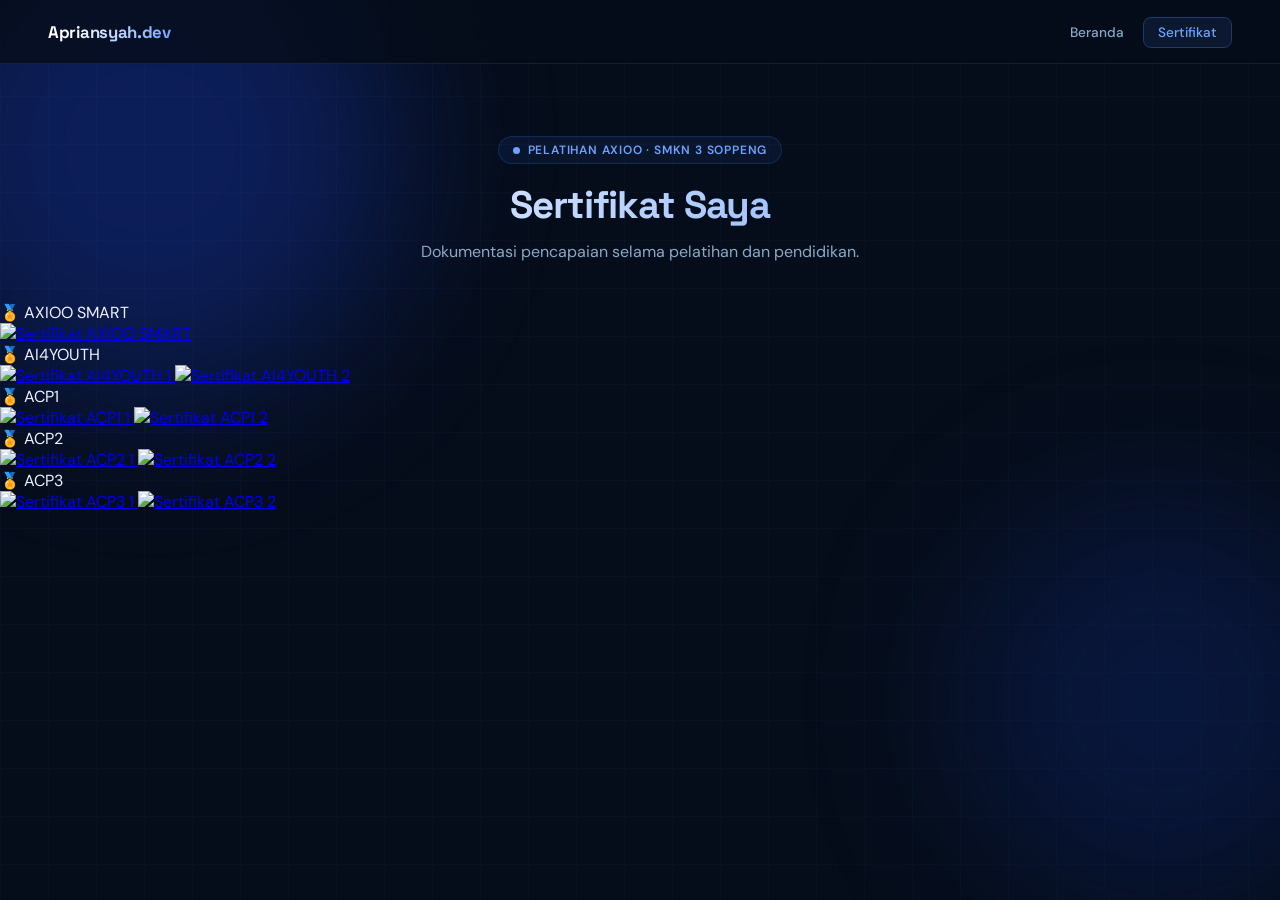
==== commit f6cfcf01: "Update sertifikat.html 04/07/26" ====
--- a/sertifikat.html
+++ b/sertifikat.html
@@ -25,53 +25,66 @@
         <span class="hero-dot"></span>
         Pelatihan Axioo · SMKN 3 Soppeng
       </div>
-      <h1 class="cert-title">Sertifikat & Tugas Axioo</h1>
+      <h1 class="cert-title">Sertifikat Saya</h1>
       <p class="cert-sub">Dokumentasi pencapaian selama pelatihan dan pendidikan.</p>
     </div>
 
-    <div class="cert-grid">
-      <div class="cert-card anim anim-1">
-        <div class="cert-icon">🏅</div>
-        <div class="cert-name">Sertifikat Pelatihan</div>
-        <p class="cert-desc">
-          Kumpulan sertifikat yang diraih selama mengikuti program pelatihan Axioo. Mencakup berbagai kompetensi di bidang Teknik Jaringan Komputer dan Telekomunikasi.
-        </p>
-        <a href="https://docs.google.com/folderview?id=1f-yWTOBmoMMibZ5_yls9Mhip7zniaPTS" target="_blank" class="cert-link">
-          📂 Lihat Sertifikat
-        </a>
+    <div class="cert-gallery">
+      <div class="cert-gallery-item anim anim-1">
+        <div class="cert-gallery-name">🏅 AXIOO SMART</div>
+        <div class="cert-photos cert-photos-1">
+          <a href="https://photos.app.goo.gl/wiQoBgx8r3UF2uy27" target="_blank" class="cert-photo">
+            <img src="https://lh3.googleusercontent.com/pw/AP1GczP459BEmAG3j8kgdvizghqAevgHEyS-sYKQ2_KcofbP4qbDPwu8InDmbeI7pdXFjozECXxEm1LU8vkoIhE5htY-2o5TAwa0Cp_8WWbDurqJYgAr=w600-h315-p-k" alt="Sertifikat AXIOO SMART" loading="lazy">
+          </a>
+        </div>
       </div>
 
-      <div class="cert-card anim anim-2">
-        <div class="cert-icon">📋</div>
-        <div class="cert-name">Tugas Axioo</div>
-        <p class="cert-desc">
-          Kumpulan tugas praktik yang telah diselesaikan selama mengikuti program Axioo. Mencakup konfigurasi jaringan, troubleshooting, dan berbagai proyek praktis lainnya.
-        </p>
-        <a href="https://docs.google.com/folderview?id=1f-yWTOBmoMMibZ5_yls9Mhip7zniaPTS" target="_blank" class="cert-link">
-          📂 Lihat Tugas
-        </a>
+      <div class="cert-gallery-item anim anim-2">
+        <div class="cert-gallery-name">🏅 AI4YOUTH</div>
+        <div class="cert-photos cert-photos-2">
+          <a href="https://photos.app.goo.gl/Ss9Gqqhpkq7XSsn56" target="_blank" class="cert-photo">
+            <img src="https://lh3.googleusercontent.com/pw/AP1GczMJbaenUhyz8ahb1ixIf9bco5DjNHpjRmBYga1zIvvUHWuFwUtGdstisFadlDr2flbioPJJI0VZDns3veElrgjbXb5ZnMCCII7qgnrvK7d_ITMk=w600-h315-p-k" alt="Sertifikat AI4YOUTH 1" loading="lazy">
+          </a>
+          <a href="https://photos.app.goo.gl/Pw3JyUu9PkQZVdaD7" target="_blank" class="cert-photo">
+            <img src="https://lh3.googleusercontent.com/pw/AP1GczPiKVjaU5UmfeMQ8rXPemaEp2Q0W0Ch6HIbtxKyEt-Cbf1s2R9PFXHTdRaOLH5ZFqULLmTngNM0EObWs8aoBQqxmTti5di5YK8RYPe6GJMPrNlG=w600-h315-p-k" alt="Sertifikat AI4YOUTH 2" loading="lazy">
+          </a>
+        </div>
       </div>
 
-      <div class="cert-card anim anim-3">
-        <div class="cert-icon">🎯</div>
-        <div class="cert-name">Cita-Cita & Tujuan</div>
-        <p class="cert-desc">
-          Bercita-cita menjadi wirausaha di bidang jaringan komputer dan sistem telekomunikasi. Terus belajar dan berkembang untuk berkontribusi di dunia teknologi Indonesia.
-        </p>
-        <a href="index.html" class="cert-link" style="background:rgba(59,126,255,0.15);color:#6FA3FF;border:1px solid rgba(59,126,255,0.3);">
-          👤 Lihat Profil
-        </a>
+      <div class="cert-gallery-item anim anim-3">
+        <div class="cert-gallery-name">🏅 ACP1</div>
+        <div class="cert-photos cert-photos-2">
+          <a href="https://photos.app.goo.gl/YTdzZDPTMGKw14SX8" target="_blank" class="cert-photo">
+            <img src="https://lh3.googleusercontent.com/pw/AP1GczPDbjLlxk4m_hs8r7golEk_XBB_SsG_VDbcGfAMSFXDk93vGfTZbRRVCvCXCaIzuCELCbR-izb6FuGJgj-JB3xakpM1CNCWbIe5i9x0tEz9Qhtd=w600-h315-p-k" alt="Sertifikat ACP1 1" loading="lazy">
+          </a>
+          <a href="https://photos.app.goo.gl/u4BRaJrjh4MPJdph6" target="_blank" class="cert-photo">
+            <img src="https://lh3.googleusercontent.com/pw/AP1GczMJudCxn2PG3DlRkiPG3FN3g4nKNzGAUlwwJfLrfGd9McgQD1WFbH5a2XNMtMm5j8wubBadax4sWGjPsPrM7ZaYFxud3pM9kHVCsCg7oDKz8YPB=w600-h315-p-k" alt="Sertifikat ACP1 2" loading="lazy">
+          </a>
+        </div>
       </div>
 
-      <div class="cert-card anim anim-4">
-        <div class="cert-icon">📞</div>
-        <div class="cert-name">Hubungi Saya</div>
-        <p class="cert-desc">
-          Tertarik berkolaborasi atau sekadar ingin berkenalan? Hubungi saya melalui WhatsApp atau sosial media yang tersedia.
-        </p>
-        <a href="https://wa.me/6282279405818" target="_blank" class="cert-link">
-          💬 Chat WhatsApp
-        </a>
+      <div class="cert-gallery-item anim anim-4">
+        <div class="cert-gallery-name">🏅 ACP2</div>
+        <div class="cert-photos cert-photos-2">
+          <a href="https://photos.app.goo.gl/zuBBPYTBXJ4j4scw8" target="_blank" class="cert-photo">
+            <img src="https://lh3.googleusercontent.com/pw/AP1GczNirzOAXRLc2w654enm0rLl0riD-ViEwWwkEpFyVXbZKhH6eVB7SvAWdN-5p8ydRwwBlD9Owihm2DXvpSvvGC4wgy1yFSgn3GPzPcb4uOMPpTNL=w600-h315-p-k" alt="Sertifikat ACP2 1" loading="lazy">
+          </a>
+          <a href="https://photos.app.goo.gl/7Gv1YeKkZV7SRqVp8" target="_blank" class="cert-photo">
+            <img src="https://lh3.googleusercontent.com/pw/AP1GczN6PvQU00S2rxC3D5oqLSnQ88GfNHzs8FIcL4ahFJINPzCPOa7_lHbH2x3pOmRhKE4on-8u7YBz-Sytwpkzi3gFwPjkU0ayJEqFiffADTsltTYP=w600-h315-p-k" alt="Sertifikat ACP2 2" loading="lazy">
+          </a>
+        </div>
+      </div>
+
+      <div class="cert-gallery-item anim anim-4">
+        <div class="cert-gallery-name">🏅 ACP3</div>
+        <div class="cert-photos cert-photos-2">
+          <a href="https://photos.app.goo.gl/ubPk5Q3Ey5jwqhMWA" target="_blank" class="cert-photo">
+            <img src="https://lh3.googleusercontent.com/pw/AP1GczOvtnDw9ZkbcbXxweQafwIQxXY81DYU60uTdUjmihZ31Qm8v6blLFBt8dJb9-NCVbXWXwQok_Nrvn3nrzvjZgA896-XYiQXXS6ooG9wazO5ae1-=w600-h315-p-k" alt="Sertifikat ACP3 1" loading="lazy">
+          </a>
+          <a href="https://photos.app.goo.gl/EEnUX1g6oGPufK536" target="_blank" class="cert-photo">
+            <img src="https://lh3.googleusercontent.com/pw/AP1GczM9i3OpL-JYHBaUrQmUisVMENJdeYkVYIdsJgr9STEUQuMoIH1hzde_d16jCiOmV847vPjsPoyADMB5KIxSesd-bmtFOWwSMWrFs0FLGyxVUDDl=w600-h315-p-k" alt="Sertifikat ACP3 2" loading="lazy">
+          </a>
+        </div>
       </div>
     </div>
   </main>
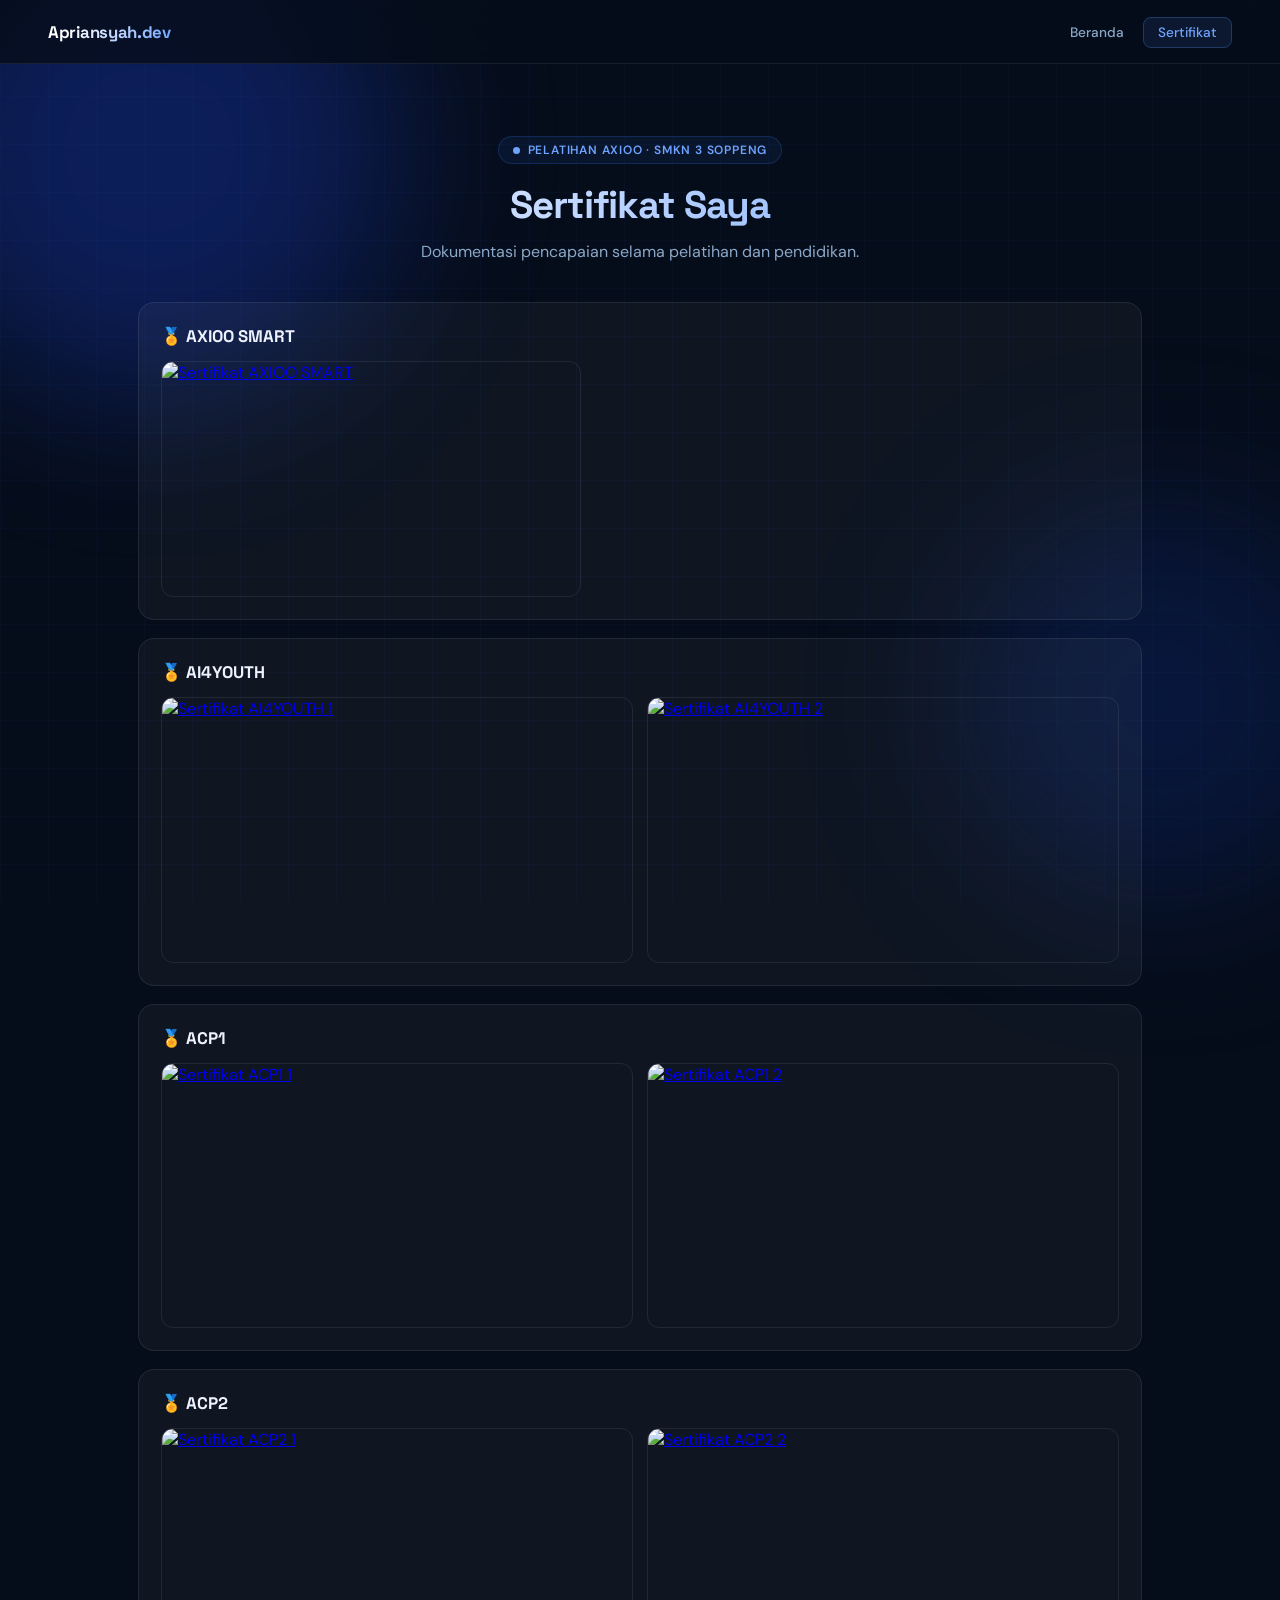
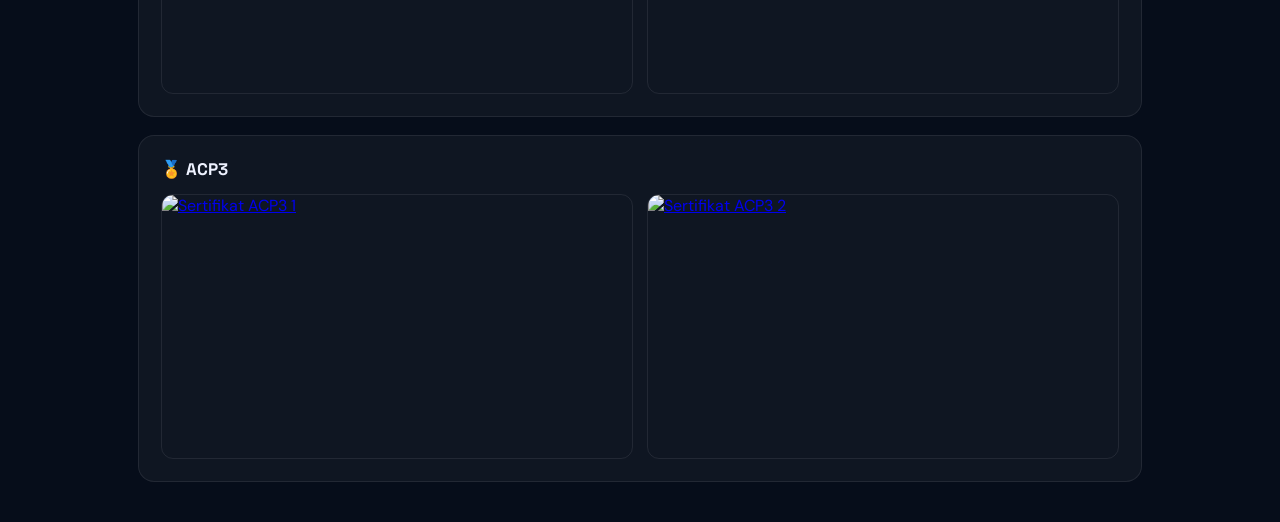
==== commit 6d4d063f: "Update certificate titles and image links 05/07/26 by collaborators" ====
--- a/sertifikat.html
+++ b/sertifikat.html
@@ -2,7 +2,7 @@
 <html lang="id">
 <head>
   <meta charset="UTF-8">
-  <title>Sertifikat & Tugas Axioo — Apriansyah</title>
+  <title>Sertifikat Muh.Apriansyah Arrahman</title>
   <meta name="viewport" content="width=device-width, initial-scale=1">
   <link rel="stylesheet" href="styles.css">
 </head>
@@ -33,8 +33,8 @@
       <div class="cert-gallery-item anim anim-1">
         <div class="cert-gallery-name">🏅 AXIOO SMART</div>
         <div class="cert-photos cert-photos-1">
-          <a href="https://photos.app.goo.gl/wiQoBgx8r3UF2uy27" target="_blank" class="cert-photo">
-            <img src="https://lh3.googleusercontent.com/pw/AP1GczP459BEmAG3j8kgdvizghqAevgHEyS-sYKQ2_KcofbP4qbDPwu8InDmbeI7pdXFjozECXxEm1LU8vkoIhE5htY-2o5TAwa0Cp_8WWbDurqJYgAr=w600-h315-p-k" alt="Sertifikat AXIOO SMART" loading="lazy">
+          <a href="https://raw.githubusercontent.com/harukioriazumi/sertifikat.exe/main/gabungan%20sertifikat_page-0001.jpg" target="_blank" class="cert-photo">
+            <img src="https://raw.githubusercontent.com/harukioriazumi/sertifikat.exe/main/gabungan%20sertifikat_page-0001.jpg" alt="Sertifikat AXIOO SMART" loading="lazy">
           </a>
         </div>
       </div>
@@ -42,11 +42,11 @@
       <div class="cert-gallery-item anim anim-2">
         <div class="cert-gallery-name">🏅 AI4YOUTH</div>
         <div class="cert-photos cert-photos-2">
-          <a href="https://photos.app.goo.gl/Ss9Gqqhpkq7XSsn56" target="_blank" class="cert-photo">
-            <img src="https://lh3.googleusercontent.com/pw/AP1GczMJbaenUhyz8ahb1ixIf9bco5DjNHpjRmBYga1zIvvUHWuFwUtGdstisFadlDr2flbioPJJI0VZDns3veElrgjbXb5ZnMCCII7qgnrvK7d_ITMk=w600-h315-p-k" alt="Sertifikat AI4YOUTH 1" loading="lazy">
+          <a href="https://raw.githubusercontent.com/harukioriazumi/sertifikat.exe/main/gabungan%20sertifikat_page-0002.jpg" target="_blank" class="cert-photo">
+            <img src="https://raw.githubusercontent.com/harukioriazumi/sertifikat.exe/main/gabungan%20sertifikat_page-0002.jpg" alt="Sertifikat AI4YOUTH 1" loading="lazy">
           </a>
-          <a href="https://photos.app.goo.gl/Pw3JyUu9PkQZVdaD7" target="_blank" class="cert-photo">
-            <img src="https://lh3.googleusercontent.com/pw/AP1GczPiKVjaU5UmfeMQ8rXPemaEp2Q0W0Ch6HIbtxKyEt-Cbf1s2R9PFXHTdRaOLH5ZFqULLmTngNM0EObWs8aoBQqxmTti5di5YK8RYPe6GJMPrNlG=w600-h315-p-k" alt="Sertifikat AI4YOUTH 2" loading="lazy">
+          <a href="https://raw.githubusercontent.com/harukioriazumi/sertifikat.exe/main/gabungan%20sertifikat_page-0003.jpg" target="_blank" class="cert-photo">
+            <img src="https://raw.githubusercontent.com/harukioriazumi/sertifikat.exe/main/gabungan%20sertifikat_page-0003.jpg" alt="Sertifikat AI4YOUTH 2" loading="lazy">
           </a>
         </div>
       </div>
@@ -54,11 +54,11 @@
       <div class="cert-gallery-item anim anim-3">
         <div class="cert-gallery-name">🏅 ACP1</div>
         <div class="cert-photos cert-photos-2">
-          <a href="https://photos.app.goo.gl/YTdzZDPTMGKw14SX8" target="_blank" class="cert-photo">
-            <img src="https://lh3.googleusercontent.com/pw/AP1GczPDbjLlxk4m_hs8r7golEk_XBB_SsG_VDbcGfAMSFXDk93vGfTZbRRVCvCXCaIzuCELCbR-izb6FuGJgj-JB3xakpM1CNCWbIe5i9x0tEz9Qhtd=w600-h315-p-k" alt="Sertifikat ACP1 1" loading="lazy">
+          <a href="https://raw.githubusercontent.com/harukioriazumi/sertifikat.exe/main/gabungan%20sertifikat_page-0004.jpg" target="_blank" class="cert-photo">
+            <img src="https://raw.githubusercontent.com/harukioriazumi/sertifikat.exe/main/gabungan%20sertifikat_page-0004.jpg" alt="Sertifikat ACP1 1" loading="lazy">
           </a>
-          <a href="https://photos.app.goo.gl/u4BRaJrjh4MPJdph6" target="_blank" class="cert-photo">
-            <img src="https://lh3.googleusercontent.com/pw/AP1GczMJudCxn2PG3DlRkiPG3FN3g4nKNzGAUlwwJfLrfGd9McgQD1WFbH5a2XNMtMm5j8wubBadax4sWGjPsPrM7ZaYFxud3pM9kHVCsCg7oDKz8YPB=w600-h315-p-k" alt="Sertifikat ACP1 2" loading="lazy">
+          <a href="https://raw.githubusercontent.com/harukioriazumi/sertifikat.exe/main/gabungan%20sertifikat_page-0005.jpg" target="_blank" class="cert-photo">
+            <img src="https://raw.githubusercontent.com/harukioriazumi/sertifikat.exe/main/gabungan%20sertifikat_page-0005.jpg" alt="Sertifikat ACP1 2" loading="lazy">
           </a>
         </div>
       </div>
@@ -66,11 +66,11 @@
       <div class="cert-gallery-item anim anim-4">
         <div class="cert-gallery-name">🏅 ACP2</div>
         <div class="cert-photos cert-photos-2">
-          <a href="https://photos.app.goo.gl/zuBBPYTBXJ4j4scw8" target="_blank" class="cert-photo">
-            <img src="https://lh3.googleusercontent.com/pw/AP1GczNirzOAXRLc2w654enm0rLl0riD-ViEwWwkEpFyVXbZKhH6eVB7SvAWdN-5p8ydRwwBlD9Owihm2DXvpSvvGC4wgy1yFSgn3GPzPcb4uOMPpTNL=w600-h315-p-k" alt="Sertifikat ACP2 1" loading="lazy">
+          <a href="https://raw.githubusercontent.com/harukioriazumi/sertifikat.exe/main/gabungan%20sertifikat_page-0006.jpg" target="_blank" class="cert-photo">
+            <img src="https://raw.githubusercontent.com/harukioriazumi/sertifikat.exe/main/gabungan%20sertifikat_page-0006.jpg" alt="Sertifikat ACP2 1" loading="lazy">
           </a>
-          <a href="https://photos.app.goo.gl/7Gv1YeKkZV7SRqVp8" target="_blank" class="cert-photo">
-            <img src="https://lh3.googleusercontent.com/pw/AP1GczN6PvQU00S2rxC3D5oqLSnQ88GfNHzs8FIcL4ahFJINPzCPOa7_lHbH2x3pOmRhKE4on-8u7YBz-Sytwpkzi3gFwPjkU0ayJEqFiffADTsltTYP=w600-h315-p-k" alt="Sertifikat ACP2 2" loading="lazy">
+          <a href="https://raw.githubusercontent.com/harukioriazumi/sertifikat.exe/main/gabungan%20sertifikat_page-0007.jpg" target="_blank" class="cert-photo">
+            <img src="https://raw.githubusercontent.com/harukioriazumi/sertifikat.exe/main/gabungan%20sertifikat_page-0007.jpg" alt="Sertifikat ACP2 2" loading="lazy">
           </a>
         </div>
       </div>
@@ -78,11 +78,11 @@
       <div class="cert-gallery-item anim anim-4">
         <div class="cert-gallery-name">🏅 ACP3</div>
         <div class="cert-photos cert-photos-2">
-          <a href="https://photos.app.goo.gl/ubPk5Q3Ey5jwqhMWA" target="_blank" class="cert-photo">
-            <img src="https://lh3.googleusercontent.com/pw/AP1GczOvtnDw9ZkbcbXxweQafwIQxXY81DYU60uTdUjmihZ31Qm8v6blLFBt8dJb9-NCVbXWXwQok_Nrvn3nrzvjZgA896-XYiQXXS6ooG9wazO5ae1-=w600-h315-p-k" alt="Sertifikat ACP3 1" loading="lazy">
+          <a href="https://raw.githubusercontent.com/harukioriazumi/sertifikat.exe/main/gabungan%20sertifikat_page-0008.jpg" target="_blank" class="cert-photo">
+            <img src="https://raw.githubusercontent.com/harukioriazumi/sertifikat.exe/main/gabungan%20sertifikat_page-0008.jpg" alt="Sertifikat ACP3 1" loading="lazy">
           </a>
-          <a href="https://photos.app.goo.gl/EEnUX1g6oGPufK536" target="_blank" class="cert-photo">
-            <img src="https://lh3.googleusercontent.com/pw/AP1GczM9i3OpL-JYHBaUrQmUisVMENJdeYkVYIdsJgr9STEUQuMoIH1hzde_d16jCiOmV847vPjsPoyADMB5KIxSesd-bmtFOWwSMWrFs0FLGyxVUDDl=w600-h315-p-k" alt="Sertifikat ACP3 2" loading="lazy">
+          <a href="https://raw.githubusercontent.com/harukioriazumi/sertifikat.exe/main/gabungan%20sertifikat_page-0009.jpg" target="_blank" class="cert-photo">
+            <img src="https://raw.githubusercontent.com/harukioriazumi/sertifikat.exe/main/gabungan%20sertifikat_page-0009.jpg" alt="Sertifikat ACP3 2" loading="lazy">
           </a>
         </div>
       </div>
--- a/styles.css
+++ b/styles.css
@@ -335,6 +335,31 @@
 }
 .cert-link:hover { opacity: 0.85; transform: translateY(-2px); }
 
+.cert-gallery {
+  max-width: 1100px; margin: 0 auto; padding: 0 48px 40px;
+  display: flex; flex-direction: column; gap: 18px;
+}
+.cert-gallery-item {
+  background: var(--surface); border: 1px solid var(--border);
+  border-radius: var(--radius); padding: 22px;
+  transition: all 0.2s;
+}
+.cert-gallery-item:hover { border-color: var(--border2); }
+.cert-gallery-name {
+  font-family: 'Space Grotesk', sans-serif; font-size: 1.05rem; font-weight: 700;
+  color: var(--text); margin-bottom: 14px;
+}
+.cert-photos { display: grid; gap: 14px; }
+.cert-photos-1 { grid-template-columns: 1fr; max-width: 420px; }
+.cert-photos-2 { grid-template-columns: 1fr 1fr; }
+.cert-photo {
+  display: block; border-radius: 12px; overflow: hidden;
+  border: 1px solid var(--border); aspect-ratio: 16/9;
+  transition: transform 0.2s, border-color 0.2s;
+}
+.cert-photo:hover { transform: translateY(-3px) scale(1.01); border-color: var(--border2); }
+.cert-photo img { width: 100%; height: 100%; object-fit: cover; display: block; }
+
 /* RESPONSIVE */
 @media(max-width:768px){
   nav{ padding: 0 20px; }
@@ -344,6 +369,8 @@
   .two-col,.three-col,.cert-grid{ grid-template-columns:1fr; }
   .cert-hero{ padding:56px 20px 32px; }
   .cert-title{ font-size:1.8rem; }
+  .cert-gallery{ padding:0 20px 32px; }
+  .cert-photos-2{ grid-template-columns:1fr; }
 }
 
 /* ═══════════════════════════════════════
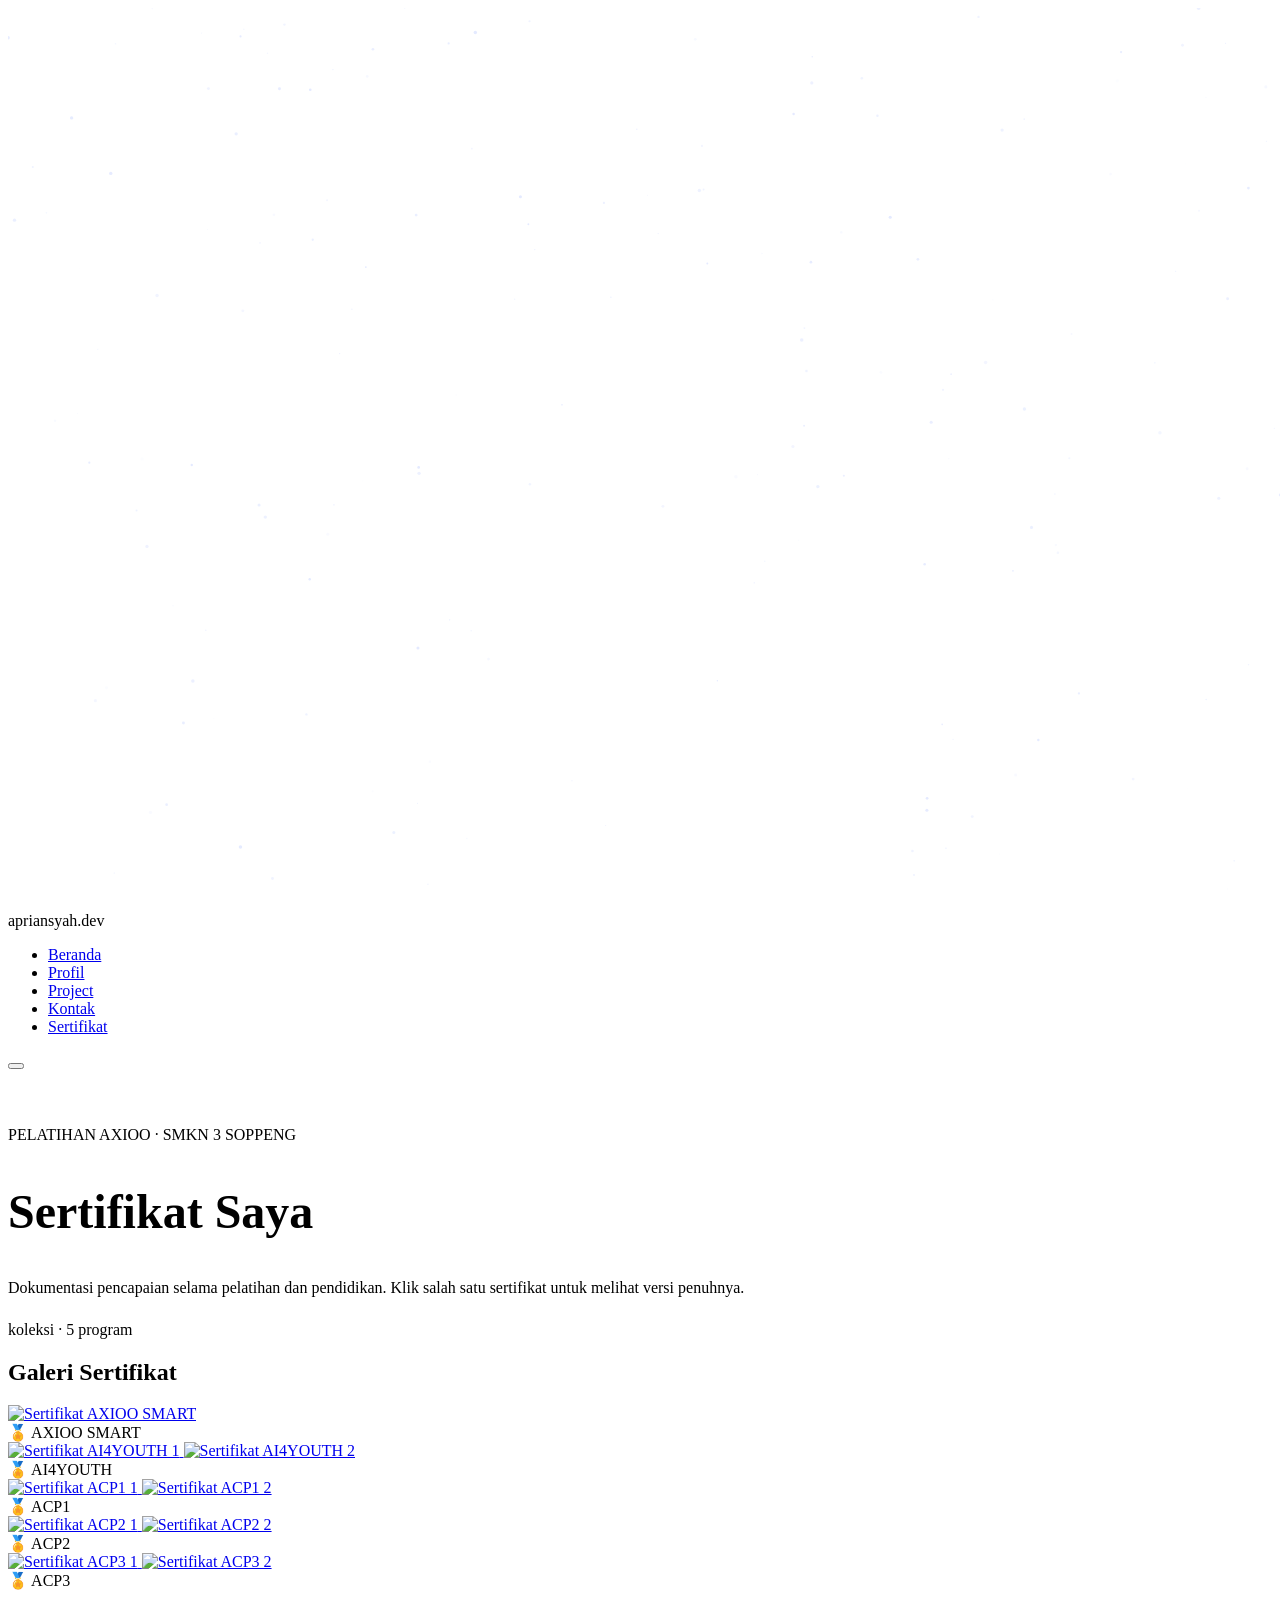
==== commit a524b4da: "Update sertifikat.html 06/07/26" ====
--- a/sertifikat.html
+++ b/sertifikat.html
@@ -1,94 +1,107 @@
 <!DOCTYPE html>
 <html lang="id">
 <head>
-  <meta charset="UTF-8">
-  <title>Sertifikat Muh.Apriansyah Arrahman</title>
-  <meta name="viewport" content="width=device-width, initial-scale=1">
-  <link rel="stylesheet" href="styles.css">
+<meta charset="UTF-8">
+<title>Sertifikat — Muh. Apriansyah Arrahman</title>
+<meta name="viewport" content="width=device-width, initial-scale=1">
+<link rel="stylesheet" href="style.css">
 </head>
 <body>
-  <div class="bg-grid"></div>
-  <div class="bg-glow bg-glow-1"></div>
-  <div class="bg-glow bg-glow-2"></div>
 
-  <nav id="navbar">
-    <div class="nav-logo">Apriansyah.dev</div>
-    <ul>
+<canvas id="netCanvas"></canvas>
+<div class="grain"></div>
+
+<nav>
+  <div class="nav-logo">apriansyah<span>.dev</span></div>
+  <div class="nav-right">
+    <ul class="nav-menu" id="navMenu">
       <li><a href="index.html">Beranda</a></li>
+      <li><a href="index.html#profil">Profil</a></li>
+      <li><a href="index.html#projects">Project</a></li>
+      <li><a href="index.html#contact">Kontak</a></li>
       <li><a href="sertifikat.html" class="active">Sertifikat</a></li>
     </ul>
-  </nav>
+    <button class="hamburger" id="hamburger" aria-label="Menu"><span></span><span></span><span></span></button>
+  </div>
+</nav>
 
-  <main>
-    <div class="cert-hero anim">
-      <div class="hero-eyebrow" style="margin:0 auto 16px;width:fit-content;">
-        <span class="hero-dot"></span>
-        Pelatihan Axioo · SMKN 3 Soppeng
-      </div>
-      <h1 class="cert-title">Sertifikat Saya</h1>
-      <p class="cert-sub">Dokumentasi pencapaian selama pelatihan dan pendidikan.</p>
-    </div>
+<main>
 
-    <div class="cert-gallery">
-      <div class="cert-gallery-item anim anim-1">
-        <div class="cert-gallery-name">🏅 AXIOO SMART</div>
-        <div class="cert-photos cert-photos-1">
-          <a href="https://raw.githubusercontent.com/harukioriazumi/sertifikat.exe/main/gabungan%20sertifikat_page-0001.jpg" target="_blank" class="cert-photo">
+  <section style="padding-top:3.5rem;">
+    <div class="eyebrow">PELATIHAN AXIOO · SMKN 3 SOPPENG</div>
+    <h1 class="hero-name" style="font-size:clamp(2rem,4.2vw,3rem);">Sertifikat Saya</h1>
+    <p class="hero-desc">Dokumentasi pencapaian selama pelatihan dan pendidikan. Klik salah satu sertifikat untuk melihat versi penuhnya.</p>
+  </section>
+
+  <section class="reveal" style="padding-top:0.5rem;">
+    <div class="sec-label"><span class="sec-tag">koleksi · 5 program</span><h2>Galeri Sertifikat</h2><div class="sec-line"></div></div>
+
+    <div class="bento">
+
+      <div class="card cert-tile b-2x2">
+        <div class="cert-tile-photos n1">
+          <a href="https://raw.githubusercontent.com/harukioriazumi/sertifikat.exe/main/gabungan%20sertifikat_page-0001.jpg" target="_blank">
             <img src="https://raw.githubusercontent.com/harukioriazumi/sertifikat.exe/main/gabungan%20sertifikat_page-0001.jpg" alt="Sertifikat AXIOO SMART" loading="lazy">
           </a>
         </div>
+        <div class="cert-tile-label">🏅 AXIOO SMART</div>
       </div>
 
-      <div class="cert-gallery-item anim anim-2">
-        <div class="cert-gallery-name">🏅 AI4YOUTH</div>
-        <div class="cert-photos cert-photos-2">
-          <a href="https://raw.githubusercontent.com/harukioriazumi/sertifikat.exe/main/gabungan%20sertifikat_page-0002.jpg" target="_blank" class="cert-photo">
+      <div class="card cert-tile b-2x1">
+        <div class="cert-tile-photos n2">
+          <a href="https://raw.githubusercontent.com/harukioriazumi/sertifikat.exe/main/gabungan%20sertifikat_page-0002.jpg" target="_blank">
             <img src="https://raw.githubusercontent.com/harukioriazumi/sertifikat.exe/main/gabungan%20sertifikat_page-0002.jpg" alt="Sertifikat AI4YOUTH 1" loading="lazy">
           </a>
-          <a href="https://raw.githubusercontent.com/harukioriazumi/sertifikat.exe/main/gabungan%20sertifikat_page-0003.jpg" target="_blank" class="cert-photo">
+          <a href="https://raw.githubusercontent.com/harukioriazumi/sertifikat.exe/main/gabungan%20sertifikat_page-0003.jpg" target="_blank">
             <img src="https://raw.githubusercontent.com/harukioriazumi/sertifikat.exe/main/gabungan%20sertifikat_page-0003.jpg" alt="Sertifikat AI4YOUTH 2" loading="lazy">
           </a>
         </div>
+        <div class="cert-tile-label">🏅 AI4YOUTH</div>
       </div>
 
-      <div class="cert-gallery-item anim anim-3">
-        <div class="cert-gallery-name">🏅 ACP1</div>
-        <div class="cert-photos cert-photos-2">
-          <a href="https://raw.githubusercontent.com/harukioriazumi/sertifikat.exe/main/gabungan%20sertifikat_page-0004.jpg" target="_blank" class="cert-photo">
+      <div class="card cert-tile b-2x1">
+        <div class="cert-tile-photos n2">
+          <a href="https://raw.githubusercontent.com/harukioriazumi/sertifikat.exe/main/gabungan%20sertifikat_page-0004.jpg" target="_blank">
             <img src="https://raw.githubusercontent.com/harukioriazumi/sertifikat.exe/main/gabungan%20sertifikat_page-0004.jpg" alt="Sertifikat ACP1 1" loading="lazy">
           </a>
-          <a href="https://raw.githubusercontent.com/harukioriazumi/sertifikat.exe/main/gabungan%20sertifikat_page-0005.jpg" target="_blank" class="cert-photo">
+          <a href="https://raw.githubusercontent.com/harukioriazumi/sertifikat.exe/main/gabungan%20sertifikat_page-0005.jpg" target="_blank">
             <img src="https://raw.githubusercontent.com/harukioriazumi/sertifikat.exe/main/gabungan%20sertifikat_page-0005.jpg" alt="Sertifikat ACP1 2" loading="lazy">
           </a>
         </div>
+        <div class="cert-tile-label">🏅 ACP1</div>
       </div>
 
-      <div class="cert-gallery-item anim anim-4">
-        <div class="cert-gallery-name">🏅 ACP2</div>
-        <div class="cert-photos cert-photos-2">
-          <a href="https://raw.githubusercontent.com/harukioriazumi/sertifikat.exe/main/gabungan%20sertifikat_page-0006.jpg" target="_blank" class="cert-photo">
+      <div class="card cert-tile b-2x1">
+        <div class="cert-tile-photos n2">
+          <a href="https://raw.githubusercontent.com/harukioriazumi/sertifikat.exe/main/gabungan%20sertifikat_page-0006.jpg" target="_blank">
             <img src="https://raw.githubusercontent.com/harukioriazumi/sertifikat.exe/main/gabungan%20sertifikat_page-0006.jpg" alt="Sertifikat ACP2 1" loading="lazy">
           </a>
-          <a href="https://raw.githubusercontent.com/harukioriazumi/sertifikat.exe/main/gabungan%20sertifikat_page-0007.jpg" target="_blank" class="cert-photo">
+          <a href="https://raw.githubusercontent.com/harukioriazumi/sertifikat.exe/main/gabungan%20sertifikat_page-0007.jpg" target="_blank">
             <img src="https://raw.githubusercontent.com/harukioriazumi/sertifikat.exe/main/gabungan%20sertifikat_page-0007.jpg" alt="Sertifikat ACP2 2" loading="lazy">
           </a>
         </div>
+        <div class="cert-tile-label">🏅 ACP2</div>
       </div>
 
-      <div class="cert-gallery-item anim anim-4">
-        <div class="cert-gallery-name">🏅 ACP3</div>
-        <div class="cert-photos cert-photos-2">
-          <a href="https://raw.githubusercontent.com/harukioriazumi/sertifikat.exe/main/gabungan%20sertifikat_page-0008.jpg" target="_blank" class="cert-photo">
+      <div class="card cert-tile b-2x1">
+        <div class="cert-tile-photos n2">
+          <a href="https://raw.githubusercontent.com/harukioriazumi/sertifikat.exe/main/gabungan%20sertifikat_page-0008.jpg" target="_blank">
             <img src="https://raw.githubusercontent.com/harukioriazumi/sertifikat.exe/main/gabungan%20sertifikat_page-0008.jpg" alt="Sertifikat ACP3 1" loading="lazy">
           </a>
-          <a href="https://raw.githubusercontent.com/harukioriazumi/sertifikat.exe/main/gabungan%20sertifikat_page-0009.jpg" target="_blank" class="cert-photo">
+          <a href="https://raw.githubusercontent.com/harukioriazumi/sertifikat.exe/main/gabungan%20sertifikat_page-0009.jpg" target="_blank">
             <img src="https://raw.githubusercontent.com/harukioriazumi/sertifikat.exe/main/gabungan%20sertifikat_page-0009.jpg" alt="Sertifikat ACP3 2" loading="lazy">
           </a>
         </div>
+        <div class="cert-tile-label">🏅 ACP3</div>
       </div>
+
     </div>
-  </main>
+  </section>
 
-  <script src="script.js"></script>
+  <div style="height:3rem;"></div>
+
+</main>
+
+<script src="script.js"></script>
 </body>
 </html>
